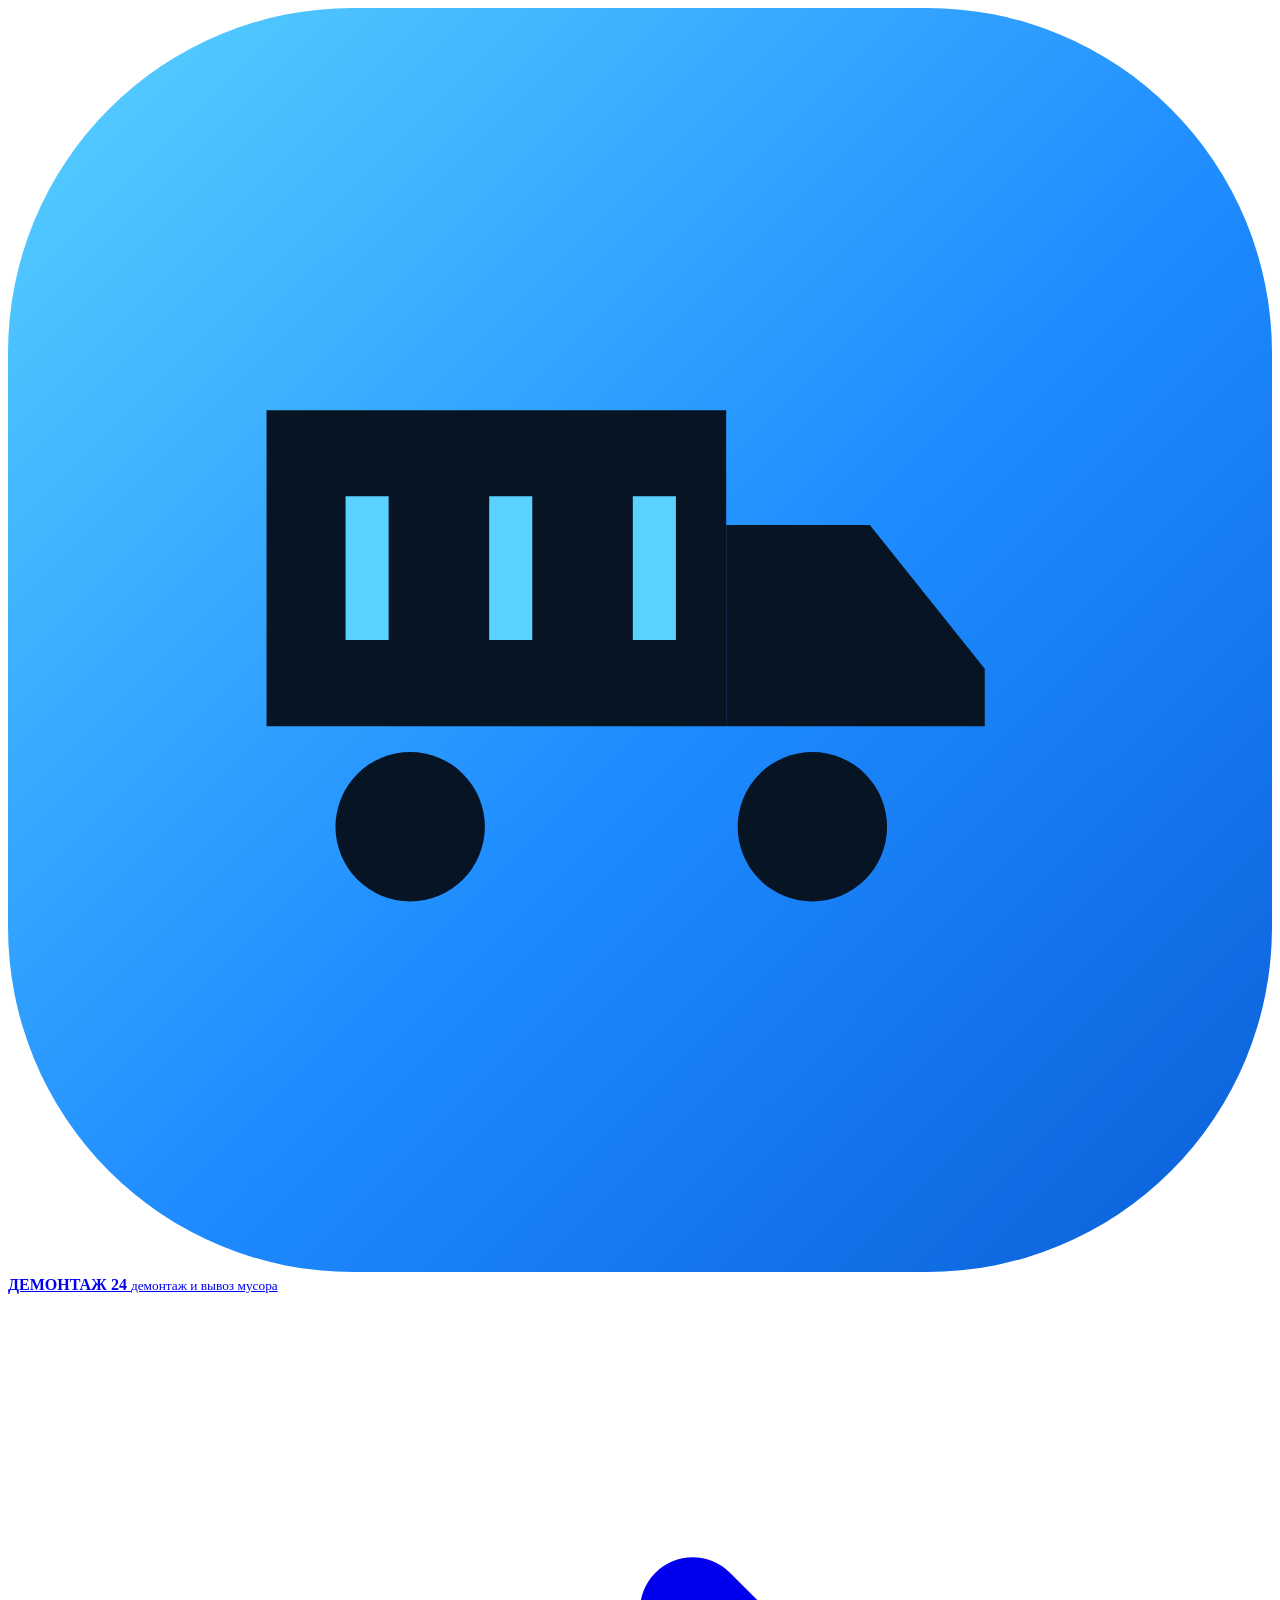
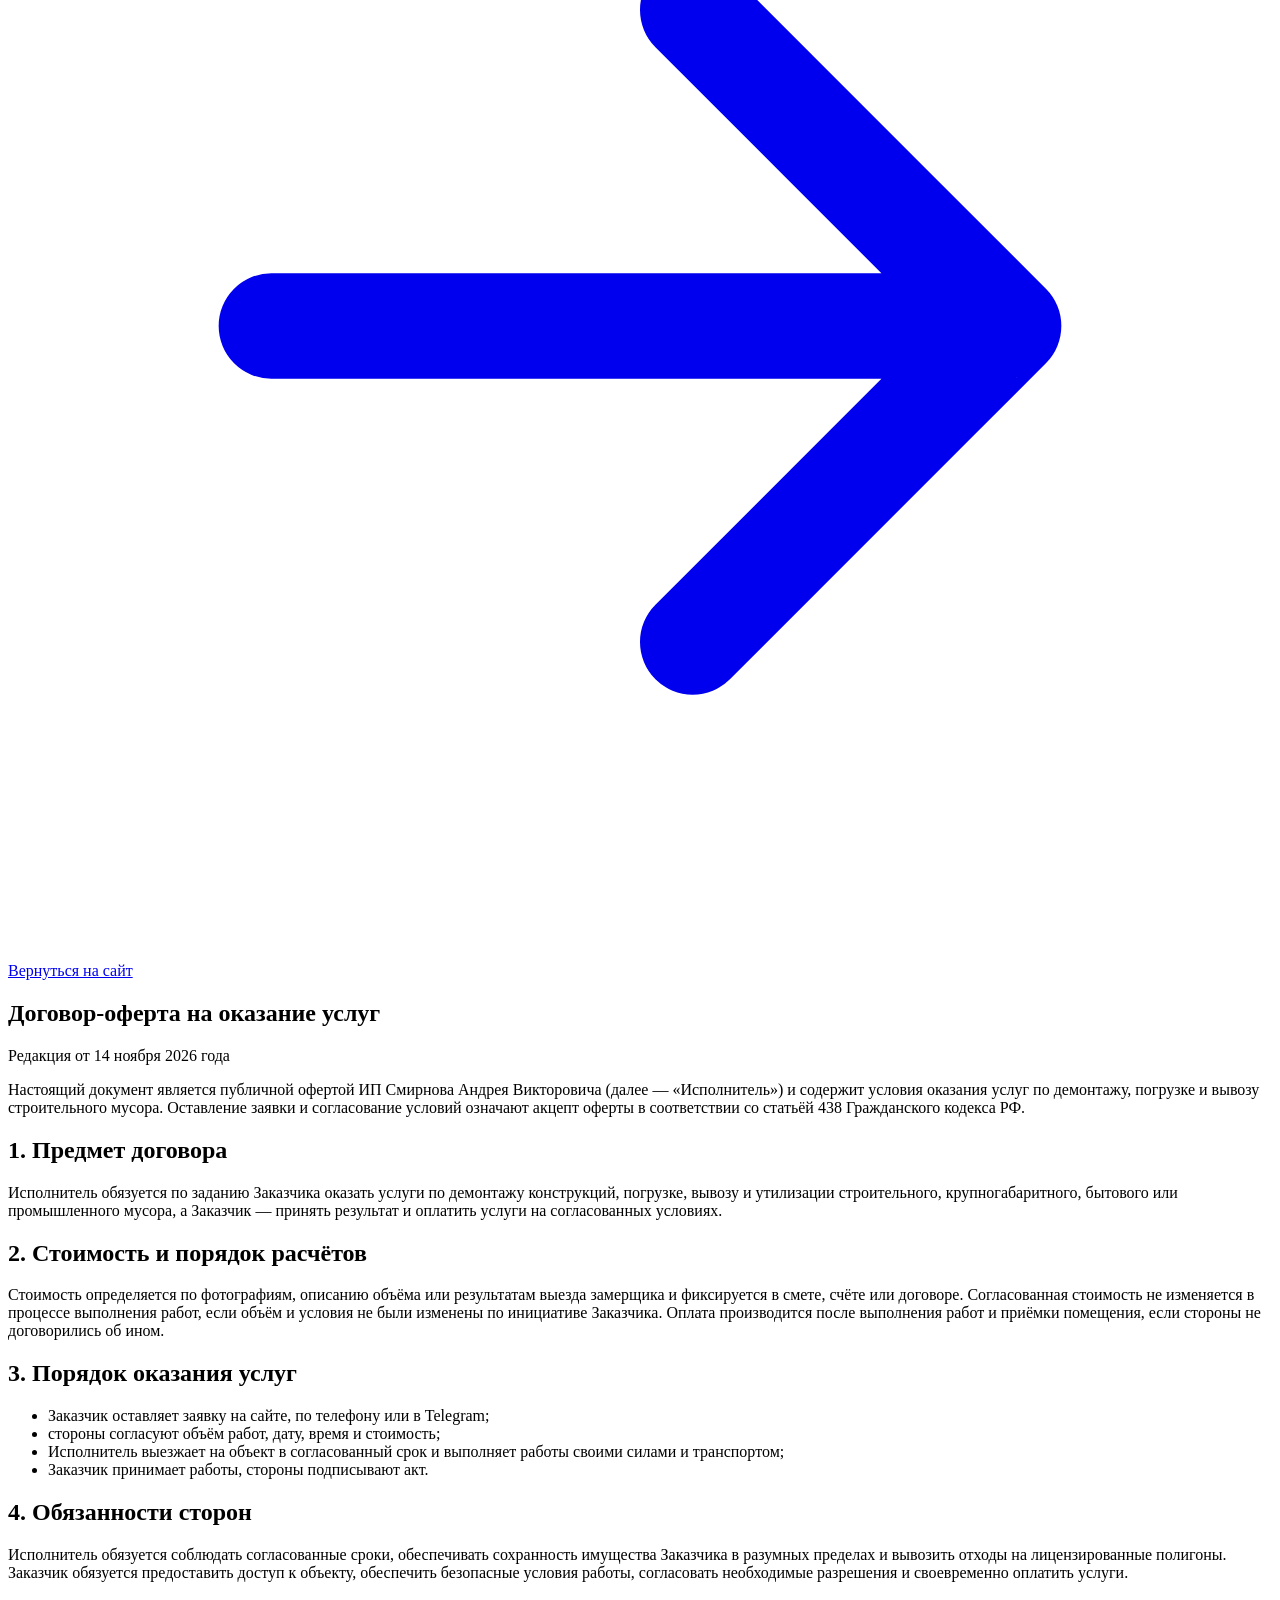
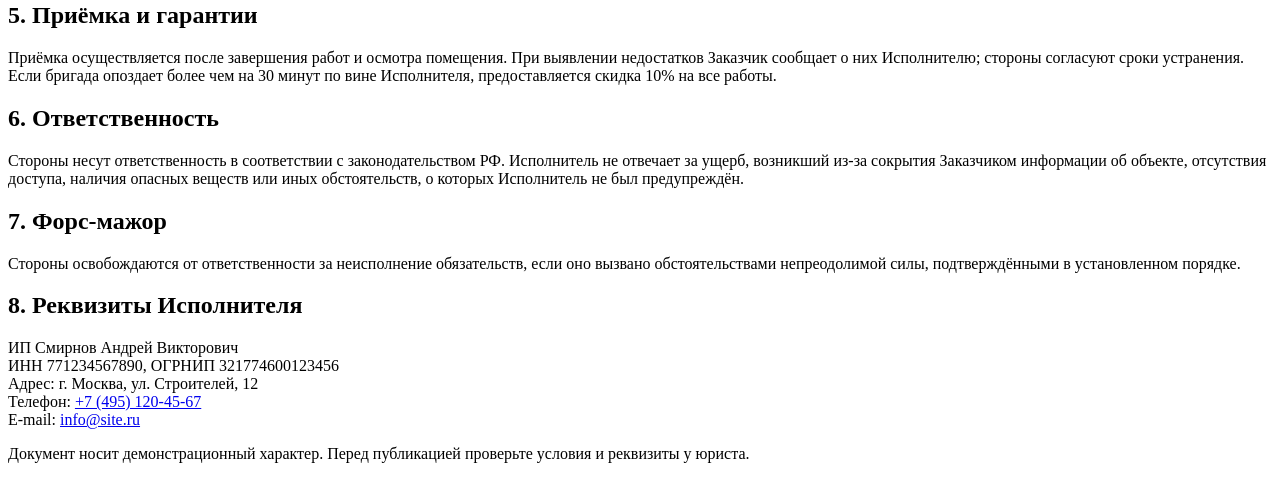
==== offer.html @ 069a9d6f "Add files via upload" ====
<!DOCTYPE html>
<html lang="ru">
<head>
  <meta charset="UTF-8">
  <meta name="viewport" content="width=device-width, initial-scale=1.0">
  <meta name="theme-color" content="#f4f7fa">
  <title>Договор-оферта — ДЕМОНТАЖ 24</title>
  <meta name="description" content="Договор-оферта на оказание услуг по демонтажу и вывозу строительного мусора «ДЕМОНТАЖ 24».">
  <link rel="icon" href="assets/img/favicon.svg" type="image/svg+xml">
  <link rel="preconnect" href="https://fonts.googleapis.com">
  <link rel="preconnect" href="https://fonts.gstatic.com" crossorigin>
  <link href="https://fonts.googleapis.com/css2?family=Manrope:wght@400;500;600;700;800&family=Oswald:wght@500;600&display=swap" rel="stylesheet">
  <link rel="stylesheet" href="assets/css/styles.css">
</head>
<body>
  <main class="legal-page">
    <div class="container">
      <div class="legal-top">
        <a class="logo" href="index.html">
          <span class="logo__mark" aria-hidden="true">
            <svg viewBox="0 0 44 44" focusable="false">
              <defs>
                <linearGradient id="logo-grad-legal" x1="0" y1="0" x2="1" y2="1">
                  <stop offset="0" stop-color="#5AD2FF"/>
                  <stop offset="0.55" stop-color="#1E8BFF"/>
                  <stop offset="1" stop-color="#0A5FD8"/>
                </linearGradient>
              </defs>
              <rect width="44" height="44" rx="12" fill="url(#logo-grad-legal)"/>
              <path d="M9 14h16v11H9z" fill="#061423"/>
              <path d="M25 18h5l4 5v2h-9z" fill="#061423"/>
              <circle cx="14" cy="28.5" r="2.6" fill="#061423"/>
              <circle cx="28" cy="28.5" r="2.6" fill="#061423"/>
              <path d="M12.5 17v5M17.5 17v5M22.5 17v5" stroke="#5AD2FF" stroke-width="1.5"/>
            </svg>
          </span>
          <span class="logo__text">
            <strong>ДЕМОНТАЖ <span>24</span></strong>
            <small>демонтаж и вывоз мусора</small>
          </span>
        </a>
        <a class="legal-back" href="index.html">
          <svg class="icon" viewBox="0 0 24 24" aria-hidden="true"><path d="M5 12h14M13 6l6 6-6 6" fill="none" stroke="currentColor" stroke-width="2" stroke-linecap="round" stroke-linejoin="round"/></svg>
          Вернуться на сайт
        </a>
      </div>

      <article class="legal-card">
        <h1>Договор-оферта на оказание услуг</h1>
        <p class="legal-date">Редакция от 14 ноября 2026 года</p>

        <p>Настоящий документ является публичной офертой ИП Смирнова Андрея Викторовича (далее — «Исполнитель») и содержит условия оказания услуг по демонтажу, погрузке и вывозу строительного мусора. Оставление заявки и согласование условий означают акцепт оферты в соответствии со статьёй 438 Гражданского кодекса РФ.</p>

        <h2>1. Предмет договора</h2>
        <p>Исполнитель обязуется по заданию Заказчика оказать услуги по демонтажу конструкций, погрузке, вывозу и утилизации строительного, крупногабаритного, бытового или промышленного мусора, а Заказчик — принять результат и оплатить услуги на согласованных условиях.</p>

        <h2>2. Стоимость и порядок расчётов</h2>
        <p>Стоимость определяется по фотографиям, описанию объёма или результатам выезда замерщика и фиксируется в смете, счёте или договоре. Согласованная стоимость не изменяется в процессе выполнения работ, если объём и условия не были изменены по инициативе Заказчика. Оплата производится после выполнения работ и приёмки помещения, если стороны не договорились об ином.</p>

        <h2>3. Порядок оказания услуг</h2>
        <ul>
          <li>Заказчик оставляет заявку на сайте, по телефону или в Telegram;</li>
          <li>стороны согласуют объём работ, дату, время и стоимость;</li>
          <li>Исполнитель выезжает на объект в согласованный срок и выполняет работы своими силами и транспортом;</li>
          <li>Заказчик принимает работы, стороны подписывают акт.</li>
        </ul>

        <h2>4. Обязанности сторон</h2>
        <p>Исполнитель обязуется соблюдать согласованные сроки, обеспечивать сохранность имущества Заказчика в разумных пределах и вывозить отходы на лицензированные полигоны. Заказчик обязуется предоставить доступ к объекту, обеспечить безопасные условия работы, согласовать необходимые разрешения и своевременно оплатить услуги.</p>

        <h2>5. Приёмка и гарантии</h2>
        <p>Приёмка осуществляется после завершения работ и осмотра помещения. При выявлении недостатков Заказчик сообщает о них Исполнителю; стороны согласуют сроки устранения. Если бригада опоздает более чем на 30 минут по вине Исполнителя, предоставляется скидка 10% на все работы.</p>

        <h2>6. Ответственность</h2>
        <p>Стороны несут ответственность в соответствии с законодательством РФ. Исполнитель не отвечает за ущерб, возникший из-за сокрытия Заказчиком информации об объекте, отсутствия доступа, наличия опасных веществ или иных обстоятельств, о которых Исполнитель не был предупреждён.</p>

        <h2>7. Форс-мажор</h2>
        <p>Стороны освобождаются от ответственности за неисполнение обязательств, если оно вызвано обстоятельствами непреодолимой силы, подтверждёнными в установленном порядке.</p>

        <h2>8. Реквизиты Исполнителя</h2>
        <p>ИП Смирнов Андрей Викторович<br>
        ИНН 771234567890, ОГРНИП 321774600123456<br>
        Адрес: г. Москва, ул. Строителей, 12<br>
        Телефон: <a href="tel:+74951204567">+7 (495) 120-45-67</a><br>
        E-mail: <a href="mailto:info@site.ru">info@site.ru</a></p>

        <p class="legal-note">Документ носит демонстрационный характер. Перед публикацией проверьте условия и реквизиты у юриста.</p>
      </article>
    </div>
  </main>
</body>
</html>
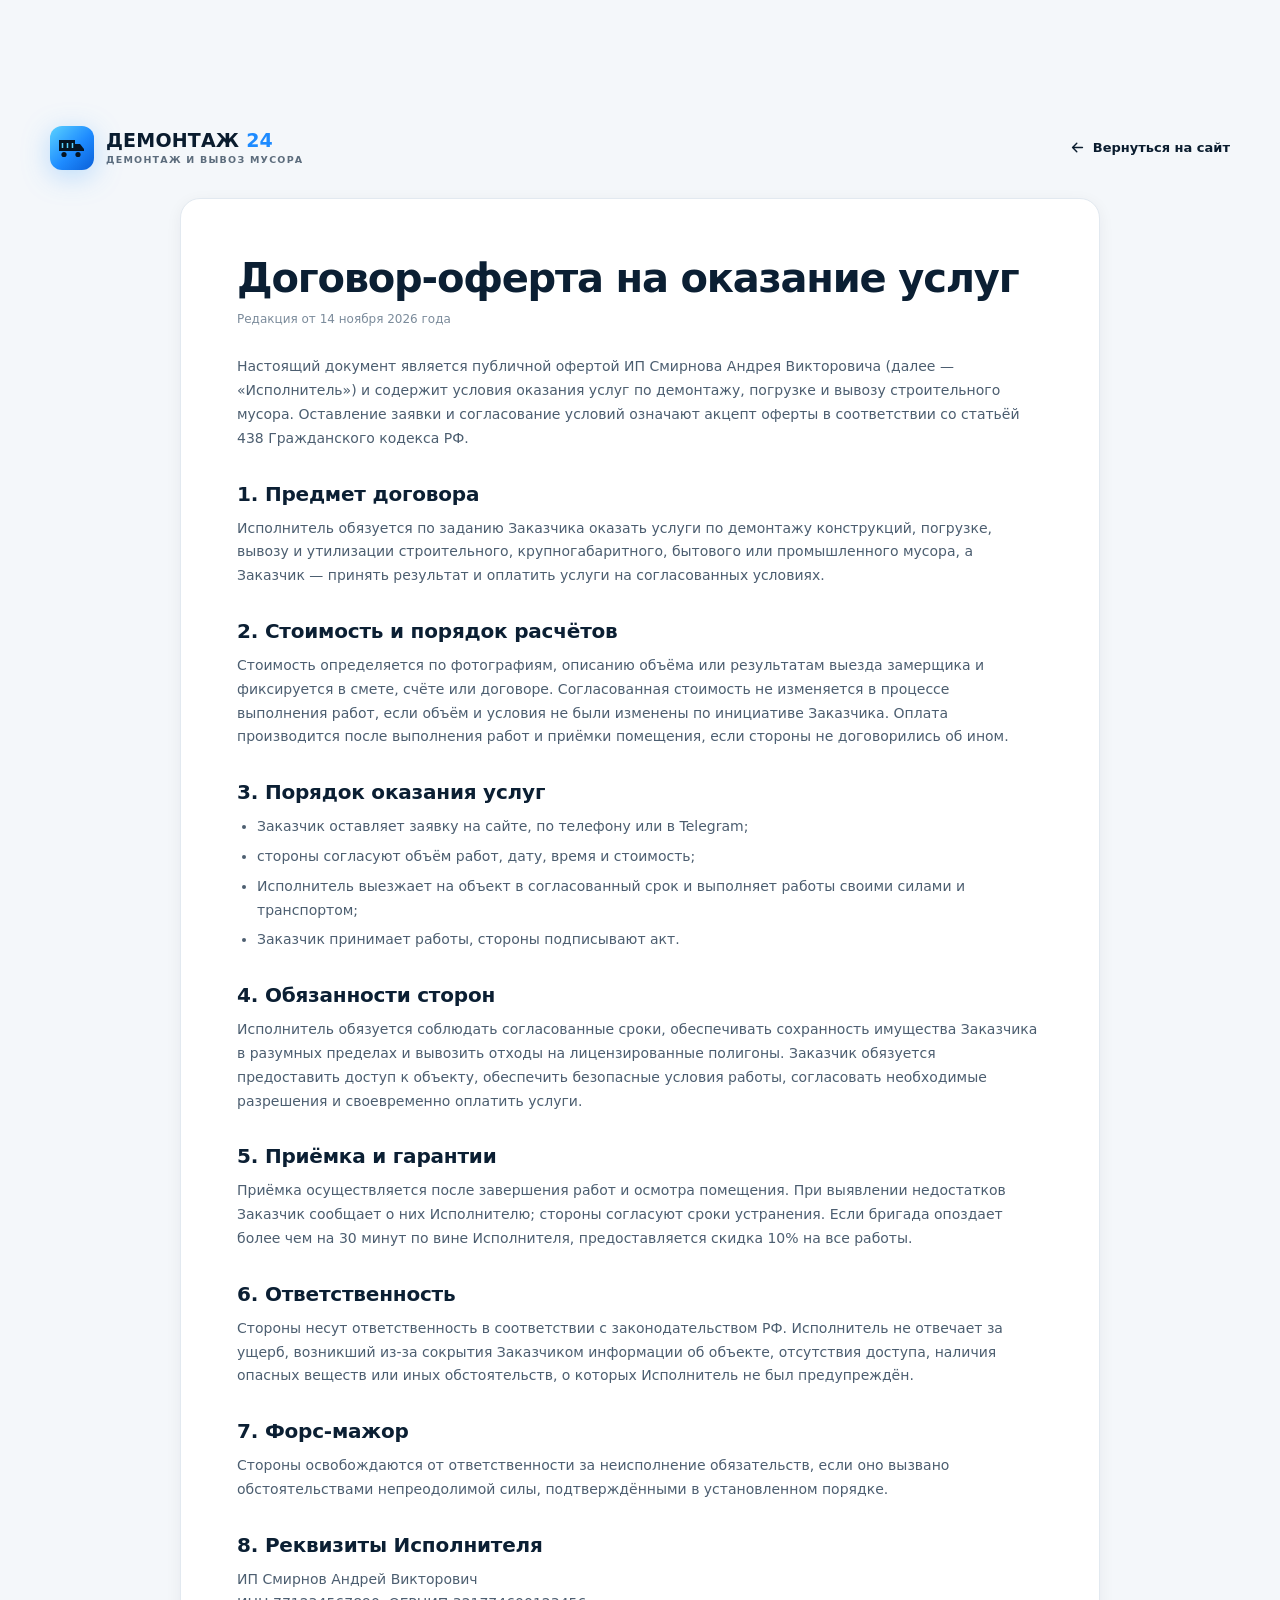
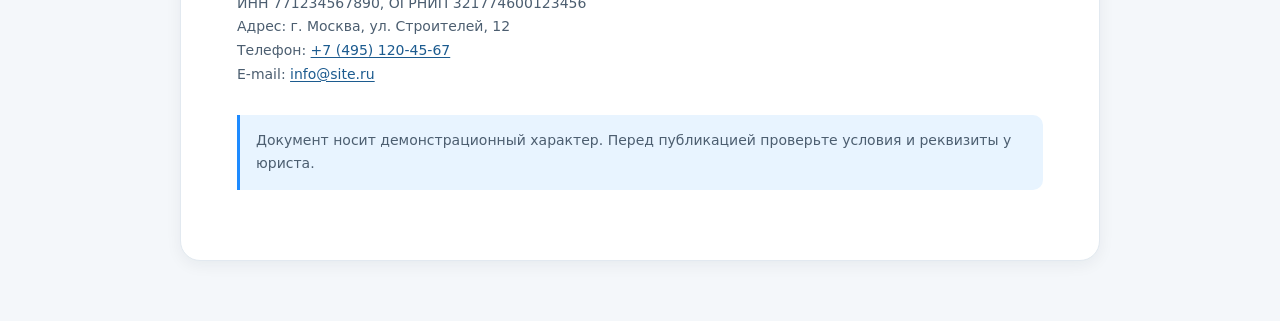
==== commit 7de119b4: "Add files via upload" ====
--- a/offer.html
+++ b/offer.html
@@ -6,11 +6,11 @@
   <meta name="theme-color" content="#f4f7fa">
   <title>Договор-оферта — ДЕМОНТАЖ 24</title>
   <meta name="description" content="Договор-оферта на оказание услуг по демонтажу и вывозу строительного мусора «ДЕМОНТАЖ 24».">
-  <link rel="icon" href="assets/img/favicon.svg" type="image/svg+xml">
+  <link rel="icon" href="favicon.svg" type="image/svg+xml">
   <link rel="preconnect" href="https://fonts.googleapis.com">
   <link rel="preconnect" href="https://fonts.gstatic.com" crossorigin>
   <link href="https://fonts.googleapis.com/css2?family=Manrope:wght@400;500;600;700;800&family=Oswald:wght@500;600&display=swap" rel="stylesheet">
-  <link rel="stylesheet" href="assets/css/styles.css">
+  <link rel="stylesheet" href="styles.css">
 </head>
 <body>
   <main class="legal-page">
--- a/styles.css
+++ b/styles.css
@@ -0,0 +1,3586 @@
+/* =========================================================
+   ДЕМОНТАЖ 24 — лендинг «Демонтаж и вывоз мусора»
+   Палитра: глубокий синий / белый / сине-голубой акцент
+   ========================================================= */
+
+:root {
+  --navy-950: #061423;
+  --navy-900: #0a1c2e;
+  --navy-800: #102b46;
+  --navy-700: #173a5c;
+  --accent: #1e8bff;
+  --accent-2: #34b7ff;
+  --accent-soft: #e8f4ff;
+  --accent-ink: #0a5bb0;
+  --paper: #f4f7fa;
+  --paper-2: #edf3f8;
+  --white: #ffffff;
+  --text: #0b1f33;
+  --muted: #5c6c7c;
+  --muted-2: #7b8b9b;
+  --line: #e2e9f0;
+  --line-strong: #d3dee8;
+  --line-dark: rgba(255, 255, 255, 0.12);
+  --success: #0e8a53;
+  --danger: #d33d3d;
+  --container: 1180px;
+  --header-h: 86px;
+  --radius: 20px;
+  --shadow-sm: 0 4px 16px rgba(11, 31, 51, 0.06);
+  --shadow-md: 0 18px 45px rgba(11, 31, 51, 0.12);
+  --shadow-accent: 0 14px 30px rgba(30, 144, 255, 0.28);
+  --ease: cubic-bezier(0.22, 0.61, 0.36, 1);
+}
+
+*,
+*::before,
+*::after {
+  box-sizing: border-box;
+}
+
+html {
+  scroll-behavior: smooth;
+  scroll-padding-top: calc(var(--header-h) + 18px);
+}
+
+body {
+  margin: 0;
+  font-family: "Manrope", "Segoe UI", system-ui, -apple-system, sans-serif;
+  font-size: 16px;
+  line-height: 1.6;
+  color: var(--text);
+  background: var(--white);
+  -webkit-font-smoothing: antialiased;
+  text-rendering: optimizeLegibility;
+  overflow-x: hidden;
+}
+
+body.menu-open {
+  overflow: hidden;
+}
+
+body.modal-open {
+  overflow: hidden;
+}
+
+h1, h2, h3, h4, p {
+  margin-top: 0;
+}
+
+img {
+  display: block;
+  max-width: 100%;
+}
+
+a {
+  color: inherit;
+  text-decoration: none;
+}
+
+button,
+input {
+  font: inherit;
+}
+
+button {
+  cursor: pointer;
+}
+
+ul {
+  margin: 0;
+  padding: 0;
+  list-style: none;
+}
+
+::selection {
+  background: var(--accent);
+  color: var(--navy-950);
+}
+
+:focus-visible {
+  outline: 3px solid rgba(30, 144, 255, 0.7);
+  outline-offset: 3px;
+}
+
+.container {
+  width: min(100% - 48px, var(--container));
+  margin-inline: auto;
+}
+
+.icon {
+  width: 24px;
+  height: 24px;
+  display: inline-block;
+  vertical-align: middle;
+  flex-shrink: 0;
+}
+
+.icon-sprite {
+  position: absolute;
+  width: 0;
+  height: 0;
+  overflow: hidden;
+}
+
+.skip-link {
+  position: fixed;
+  top: 12px;
+  left: 12px;
+  z-index: 200;
+  padding: 12px 18px;
+  border-radius: 10px;
+  background: var(--accent);
+  color: var(--navy-950);
+  font-weight: 800;
+  transform: translateY(-160%);
+  transition: transform 0.2s ease;
+}
+
+.skip-link:focus {
+  transform: translateY(0);
+}
+
+.visually-hidden {
+  position: absolute;
+  width: 1px;
+  height: 1px;
+  margin: -1px;
+  padding: 0;
+  overflow: hidden;
+  clip: rect(0 0 0 0);
+  clip-path: inset(50%);
+  white-space: nowrap;
+  border: 0;
+}
+
+/* ---------- Кнопки ---------- */
+
+.btn {
+  position: relative;
+  display: inline-flex;
+  align-items: center;
+  justify-content: center;
+  gap: 10px;
+  min-height: 56px;
+  padding: 15px 26px;
+  border: 1px solid transparent;
+  border-radius: 12px;
+  font-size: 16px;
+  font-weight: 800;
+  line-height: 1.2;
+  text-align: center;
+  transition: transform 0.25s var(--ease), box-shadow 0.25s, background 0.25s, color 0.25s, border-color 0.25s;
+}
+
+.btn .icon {
+  width: 20px;
+  height: 20px;
+  transition: transform 0.25s var(--ease);
+}
+
+.btn:hover .icon {
+  transform: translateX(3px);
+}
+
+.btn--primary {
+  color: var(--navy-950);
+  background: linear-gradient(135deg, #7fe3ff 0%, #1e8bff 55%, #0a5fd8 100%);
+  box-shadow: 0 12px 28px rgba(30, 144, 255, 0.3);
+}
+
+.btn--primary:hover {
+  transform: translateY(-2px);
+  box-shadow: 0 17px 36px rgba(30, 144, 255, 0.4);
+  filter: saturate(1.06);
+}
+
+.btn--primary:active {
+  transform: translateY(0);
+}
+
+.btn--dark {
+  color: var(--white);
+  background: var(--navy-900);
+  box-shadow: 0 10px 22px rgba(6, 20, 35, 0.18);
+}
+
+.btn--dark:hover {
+  transform: translateY(-2px);
+  background: var(--navy-800);
+}
+
+.btn--sm {
+  min-height: 48px;
+  padding: 11px 18px;
+  border-radius: 10px;
+  font-size: 13.5px;
+}
+
+.btn--lg {
+  min-height: 62px;
+  padding: 18px 28px;
+  font-size: 17px;
+}
+
+.btn--block {
+  display: flex;
+  width: 100%;
+}
+
+/* ---------- Шапка ---------- */
+
+.site-header {
+  position: fixed;
+  top: 0;
+  left: 0;
+  right: 0;
+  z-index: 100;
+  padding: 16px 0;
+  background: linear-gradient(180deg, rgba(6, 20, 35, 0.82) 0%, rgba(6, 20, 35, 0) 100%);
+  transition: padding 0.3s ease, background 0.3s ease, box-shadow 0.3s ease, border-color 0.3s ease;
+  border-bottom: 1px solid transparent;
+}
+
+.site-header.is-scrolled,
+body.menu-open .site-header {
+  padding: 8px 0;
+  background: rgba(6, 20, 35, 0.95);
+  -webkit-backdrop-filter: blur(16px);
+  backdrop-filter: blur(16px);
+  border-bottom-color: rgba(255, 255, 255, 0.07);
+  box-shadow: 0 10px 30px rgba(0, 0, 0, 0.22);
+}
+
+.site-header__inner {
+  display: flex;
+  align-items: center;
+  gap: 28px;
+  min-height: 54px;
+}
+
+.logo {
+  display: flex;
+  align-items: center;
+  gap: 12px;
+  flex-shrink: 0;
+  color: var(--white);
+}
+
+.logo__mark {
+  width: 44px;
+  height: 44px;
+  display: block;
+  filter: drop-shadow(0 6px 14px rgba(30, 144, 255, 0.28));
+}
+
+.logo__mark svg {
+  width: 100%;
+  height: 100%;
+  display: block;
+}
+
+.logo__text {
+  display: flex;
+  flex-direction: column;
+  line-height: 1;
+}
+
+.logo__text strong {
+  font-size: 19px;
+  font-weight: 800;
+  letter-spacing: 0.01em;
+}
+
+.logo__text strong span {
+  color: var(--accent);
+}
+
+.logo__text small {
+  margin-top: 5px;
+  font-size: 9.5px;
+  font-weight: 600;
+  letter-spacing: 0.13em;
+  text-transform: uppercase;
+  color: #9fb2c5;
+}
+
+.site-nav {
+  display: flex;
+  align-items: center;
+  gap: 25px;
+  margin-left: auto;
+}
+
+.site-nav a {
+  position: relative;
+  padding: 8px 0;
+  font-size: 13.5px;
+  font-weight: 600;
+  color: #d6e0ea;
+  transition: color 0.2s;
+}
+
+.site-nav a::after {
+  content: "";
+  position: absolute;
+  left: 0;
+  bottom: 0;
+  width: 0;
+  height: 2px;
+  background: var(--accent);
+  transition: width 0.25s var(--ease);
+}
+
+.site-nav a:hover {
+  color: var(--white);
+}
+
+.site-nav a:hover::after {
+  width: 100%;
+}
+
+.site-nav a[aria-current="true"] {
+  color: var(--white);
+}
+
+.site-nav a[aria-current="true"]::after {
+  width: 100%;
+}
+
+.site-header__actions {
+  display: flex;
+  align-items: center;
+  gap: 18px;
+  flex-shrink: 0;
+}
+
+.header-phone {
+  display: flex;
+  align-items: center;
+  gap: 8px;
+  color: var(--white);
+  font-size: 14px;
+  font-weight: 800;
+  white-space: nowrap;
+  transition: color 0.2s;
+}
+
+.header-phone .icon {
+  width: 17px;
+  height: 17px;
+  color: var(--accent);
+}
+
+.header-phone:hover {
+  color: var(--accent-2);
+}
+
+.nav-toggle {
+  display: none;
+  width: 46px;
+  height: 46px;
+  align-items: center;
+  justify-content: center;
+  border-radius: 10px;
+  border: 1px solid rgba(255, 255, 255, 0.2);
+  background: rgba(255, 255, 255, 0.06);
+  color: var(--white);
+  transition: background 0.2s, border-color 0.2s;
+}
+
+.nav-toggle:hover {
+  background: rgba(255, 255, 255, 0.12);
+  border-color: rgba(30, 144, 255, 0.55);
+}
+
+.nav-toggle__close {
+  display: none;
+}
+
+body.menu-open .nav-toggle__open {
+  display: none;
+}
+
+body.menu-open .nav-toggle__close {
+  display: inline-block;
+}
+
+/* ---------- Мобильное меню ---------- */
+
+.mobile-menu {
+  position: fixed;
+  inset: 0;
+  z-index: 90;
+  padding: calc(var(--header-h) + 18px) 0 32px;
+  background: var(--navy-950);
+  color: var(--white);
+  opacity: 0;
+  visibility: hidden;
+  transform: translateY(-16px);
+  transition: opacity 0.3s ease, transform 0.3s var(--ease), visibility 0.3s;
+  overflow-y: auto;
+}
+
+.mobile-menu.is-open {
+  opacity: 1;
+  visibility: visible;
+  transform: translateY(0);
+}
+
+.mobile-menu__inner {
+  width: min(100% - 40px, 560px);
+  margin-inline: auto;
+}
+
+.mobile-menu__label {
+  margin: 0 0 10px;
+  font-family: "Oswald", sans-serif;
+  font-size: 11px;
+  font-weight: 500;
+  letter-spacing: 0.18em;
+  text-transform: uppercase;
+  color: var(--accent-2);
+}
+
+.mobile-menu__nav {
+  display: flex;
+  flex-direction: column;
+  border-top: 1px solid var(--line-dark);
+}
+
+.mobile-menu__nav a {
+  display: flex;
+  align-items: center;
+  justify-content: space-between;
+  padding: 17px 0;
+  border-bottom: 1px solid var(--line-dark);
+  font-size: 21px;
+  font-weight: 700;
+  letter-spacing: -0.01em;
+  transition: color 0.2s, padding-left 0.2s;
+}
+
+.mobile-menu__nav a::after {
+  content: "→";
+  color: var(--accent);
+  font-size: 18px;
+}
+
+.mobile-menu__nav a:hover {
+  color: var(--accent-2);
+  padding-left: 6px;
+}
+
+.mobile-menu__contacts {
+  margin: 26px 0 20px;
+}
+
+.mobile-menu__phone {
+  display: inline-block;
+  font-size: 27px;
+  font-weight: 800;
+  letter-spacing: -0.02em;
+  color: var(--white);
+}
+
+.mobile-menu__contacts p {
+  margin: 4px 0 0;
+  font-size: 13px;
+  color: #91a6ba;
+}
+
+.mobile-menu__tg {
+  display: inline-flex;
+  align-items: center;
+  justify-content: center;
+  gap: 8px;
+  width: 100%;
+  margin-top: 14px;
+  padding: 12px;
+  font-size: 13px;
+  font-weight: 700;
+  color: #bfe0f1;
+}
+
+.mobile-menu__tg .icon {
+  width: 18px;
+  height: 18px;
+  color: #54b8e8;
+}
+
+/* ---------- Hero ---------- */
+
+.hero {
+  position: relative;
+  isolation: isolate;
+  overflow: hidden;
+  padding: calc(var(--header-h) + 58px) 0 68px;
+  color: var(--white);
+  background: var(--navy-950);
+}
+
+.hero__bg {
+  position: absolute;
+  inset: 0;
+  z-index: -3;
+  overflow: hidden;
+}
+
+.hero__bg img {
+  width: 100%;
+  height: 100%;
+  object-fit: cover;
+  object-position: center 42%;
+  transform: scale(1.03);
+}
+
+.hero__bg::after {
+  content: "";
+  position: absolute;
+  inset: 0;
+  background:
+    linear-gradient(90deg, rgba(6, 20, 35, 0.98) 0%, rgba(6, 20, 35, 0.94) 38%, rgba(6, 20, 35, 0.74) 64%, rgba(6, 20, 35, 0.56) 100%),
+    linear-gradient(180deg, rgba(6, 20, 35, 0.35) 0%, rgba(6, 20, 35, 0.15) 40%, rgba(6, 20, 35, 0.8) 100%);
+}
+
+.hero::before {
+  content: "";
+  position: absolute;
+  inset: 0;
+  z-index: -2;
+  background-image:
+    linear-gradient(rgba(255, 255, 255, 0.035) 1px, transparent 1px),
+    linear-gradient(90deg, rgba(255, 255, 255, 0.035) 1px, transparent 1px);
+  background-size: 76px 76px;
+  -webkit-mask-image: linear-gradient(90deg, #000 0%, rgba(0, 0, 0, 0.6) 45%, transparent 78%);
+  mask-image: linear-gradient(90deg, #000 0%, rgba(0, 0, 0, 0.6) 45%, transparent 78%);
+  pointer-events: none;
+}
+
+.hero::after {
+  content: "";
+  position: absolute;
+  top: -12%;
+  right: 2%;
+  width: 620px;
+  height: 620px;
+  z-index: -1;
+  background: radial-gradient(circle, rgba(30, 144, 255, 0.22) 0%, rgba(52, 183, 255, 0.1) 38%, transparent 66%);
+  pointer-events: none;
+  animation: heroGlow 18s ease-in-out infinite alternate;
+}
+
+@keyframes heroGlow {
+  from { transform: translate3d(0, 0, 0) scale(1); opacity: 0.72; }
+  to { transform: translate3d(-70px, 55px, 0) scale(1.18); opacity: 1; }
+}
+
+.hero__inner {
+  display: grid;
+  grid-template-columns: minmax(0, 1.1fr) minmax(370px, 0.78fr);
+  align-items: center;
+  gap: clamp(32px, 5vw, 72px);
+}
+
+.hero__eyebrow {
+  display: inline-flex;
+  align-items: center;
+  gap: 9px;
+  margin: 0 0 16px;
+  padding: 7px 12px;
+  border: 1px solid rgba(255, 255, 255, 0.14);
+  border-radius: 999px;
+  background: rgba(255, 255, 255, 0.05);
+  font-size: 11px;
+  font-weight: 700;
+  letter-spacing: 0.08em;
+  text-transform: uppercase;
+  color: #cbd9e6;
+}
+
+.status-dot {
+  width: 8px;
+  height: 8px;
+  border-radius: 50%;
+  background: #36d181;
+  box-shadow: 0 0 0 0 rgba(54, 209, 129, 0.45);
+  animation: statusPulse 2.4s infinite;
+  flex-shrink: 0;
+}
+
+@keyframes statusPulse {
+  0%, 100% { box-shadow: 0 0 0 0 rgba(54, 209, 129, 0.4); }
+  50% { box-shadow: 0 0 0 6px rgba(54, 209, 129, 0); }
+}
+
+.hero h1 {
+  max-width: 780px;
+  margin: 0 0 22px;
+  font-size: clamp(36px, 4.6vw, 62px);
+  font-weight: 800;
+  line-height: 1.05;
+  letter-spacing: -0.035em;
+  text-wrap: balance;
+}
+
+.hero h1 .accent {
+  color: var(--accent-2);
+  position: relative;
+  white-space: nowrap;
+}
+
+.hero__lead {
+  max-width: 640px;
+  margin: 0 0 30px;
+  font-size: clamp(16px, 1.35vw, 19px);
+  line-height: 1.65;
+  color: #cfdae5;
+}
+
+.hero__actions {
+  display: flex;
+  align-items: center;
+  flex-wrap: wrap;
+  gap: 18px 26px;
+}
+
+.hero__call {
+  display: flex;
+  flex-direction: column;
+  gap: 1px;
+  padding-left: 25px;
+  border-left: 1px solid rgba(255, 255, 255, 0.2);
+  transition: color 0.2s;
+}
+
+.hero__call span {
+  font-size: 10px;
+  font-weight: 700;
+  letter-spacing: 0.14em;
+  text-transform: uppercase;
+  color: #9fb2c5;
+}
+
+.hero__call strong {
+  font-size: clamp(20px, 2vw, 26px);
+  font-weight: 800;
+  letter-spacing: -0.015em;
+  color: var(--white);
+  transition: color 0.2s;
+}
+
+.hero__call small {
+  font-size: 11.5px;
+  color: #8fa4b8;
+}
+
+.hero__call:hover strong {
+  color: var(--accent-2);
+}
+
+.hero__note {
+  display: flex;
+  align-items: center;
+  gap: 7px;
+  margin: 16px 0 0;
+  font-size: 12.5px;
+  line-height: 1.45;
+  color: #94a8bc;
+}
+
+.hero__note .icon {
+  width: 15px;
+  height: 15px;
+  color: var(--accent);
+}
+
+.hero__points {
+  display: flex;
+  flex-wrap: wrap;
+  gap: 9px 22px;
+  max-width: 640px;
+  margin-top: 26px;
+  padding-top: 20px;
+  border-top: 1px solid rgba(255, 255, 255, 0.1);
+}
+
+.hero__points li {
+  display: flex;
+  align-items: center;
+  gap: 7px;
+  font-size: 12.5px;
+  font-weight: 600;
+  color: #bdccdb;
+}
+
+.hero__points .icon {
+  width: 15px;
+  height: 15px;
+  color: #57d089;
+}
+
+.hero__form {
+  width: 100%;
+  max-width: 430px;
+  justify-self: end;
+}
+
+/* ---------- Карточка заявки ---------- */
+
+.lead-card {
+  position: relative;
+  overflow: hidden;
+  padding: 28px 28px 24px;
+  border-radius: 22px;
+  background: var(--white);
+  color: var(--text);
+  box-shadow: 0 30px 80px rgba(0, 0, 0, 0.38);
+}
+
+.lead-card::before {
+  content: "";
+  position: absolute;
+  top: 0;
+  left: 0;
+  right: 0;
+  height: 4px;
+  background: linear-gradient(90deg, var(--accent), #8beaff, var(--accent));
+}
+
+.lead-card__top {
+  display: flex;
+  align-items: center;
+  justify-content: space-between;
+  gap: 10px;
+  margin-bottom: 17px;
+}
+
+.lead-card__badge {
+  display: inline-flex;
+  align-items: center;
+  gap: 6px;
+  padding: 6px 10px;
+  border: 1px solid #cde9ff;
+  border-radius: 999px;
+  background: var(--accent-soft);
+  font-size: 10px;
+  font-weight: 800;
+  letter-spacing: 0.06em;
+  text-transform: uppercase;
+  color: #0a5bb0;
+}
+
+.lead-card__badge .icon {
+  width: 13px;
+  height: 13px;
+}
+
+.lead-card__free {
+  padding: 6px 10px;
+  border-radius: 999px;
+  background: #e9f9f1;
+  font-size: 11px;
+  font-weight: 800;
+  color: #0e8a53;
+  white-space: nowrap;
+}
+
+.lead-card__title {
+  margin: 0 0 7px;
+  font-size: 25px;
+  font-weight: 800;
+  line-height: 1.15;
+  letter-spacing: -0.025em;
+}
+
+.lead-card__sub {
+  margin: 0 0 16px;
+  font-size: 13px;
+  line-height: 1.5;
+  color: var(--muted);
+}
+
+.field {
+  position: relative;
+  margin-bottom: 13px;
+}
+
+.field > label {
+  display: block;
+  margin-bottom: 6px;
+  font-size: 12.5px;
+  font-weight: 700;
+  color: #445567;
+}
+
+.field__control {
+  position: relative;
+}
+
+.field__control > .icon {
+  position: absolute;
+  left: 14px;
+  top: 50%;
+  width: 18px;
+  height: 18px;
+  transform: translateY(-50%);
+  color: #8fa0b0;
+  pointer-events: none;
+  transition: color 0.2s;
+}
+
+.input {
+  width: 100%;
+  height: 52px;
+  padding: 0 14px 0 42px;
+  border: 1.5px solid #dbe4ee;
+  border-radius: 11px;
+  background: #f8fafc;
+  color: var(--text);
+  font-family: inherit;
+  font-size: 16px;
+  appearance: none;
+  transition: border-color 0.2s, box-shadow 0.2s, background 0.2s;
+}
+
+.input::placeholder {
+  color: #93a3b4;
+  font-size: 14px;
+}
+
+.input:focus {
+  outline: none;
+  border-color: var(--accent);
+  background: var(--white);
+  box-shadow: 0 0 0 4px rgba(30, 144, 255, 0.12);
+}
+
+.field__control:focus-within > .icon {
+  color: var(--accent);
+}
+
+.field.is-invalid .input {
+  border-color: #e05252;
+  background: #fff8f8;
+}
+
+.field.is-invalid .field__control > .icon {
+  color: #e05252;
+}
+
+.field__error {
+  display: none;
+  margin-top: 5px;
+  font-size: 11px;
+  font-weight: 600;
+  color: var(--danger);
+}
+
+.field.is-invalid .field__error {
+  display: block;
+}
+
+/* Прикрепление фото */
+
+.file {
+  position: relative;
+  display: flex;
+  align-items: center;
+  gap: 10px;
+  margin-top: 2px;
+  padding: 10px 12px;
+  border: 1.5px dashed #cfdae5;
+  border-radius: 11px;
+  background: #f8fafc;
+  cursor: pointer;
+  transition: border-color 0.2s, background 0.2s;
+}
+
+.file:hover {
+  border-color: var(--accent);
+  background: #f4faff;
+}
+
+.file input[type="file"] {
+  position: absolute;
+  inset: 0;
+  z-index: 2;
+  width: 100%;
+  height: 100%;
+  opacity: 0;
+  cursor: pointer;
+}
+
+.file__icon {
+  width: 36px;
+  height: 36px;
+  display: grid;
+  place-items: center;
+  flex-shrink: 0;
+  border-radius: 9px;
+  background: var(--accent-soft);
+  color: #0a5bb0;
+}
+
+.file__icon .icon {
+  width: 18px;
+  height: 18px;
+}
+
+.file__body {
+  display: flex;
+  flex-direction: column;
+  gap: 1px;
+  min-width: 0;
+}
+
+.file__body strong {
+  font-size: 12.5px;
+  font-weight: 800;
+  line-height: 1.25;
+}
+
+.file__hint,
+.file__name {
+  font-size: 10.5px;
+  line-height: 1.35;
+  color: #64748b;
+}
+
+.file__name {
+  display: none;
+  color: var(--success);
+  font-weight: 700;
+  word-break: break-all;
+}
+
+.file__check {
+  display: none;
+  place-items: center;
+  width: 22px;
+  height: 22px;
+  margin-left: auto;
+  border-radius: 50%;
+  background: #e9f9f1;
+  color: var(--success);
+  flex-shrink: 0;
+}
+
+.file__check .icon {
+  width: 13px;
+  height: 13px;
+}
+
+.file.has-file {
+  border-style: solid;
+  border-color: #bfe8d4;
+  background: #f7fffb;
+}
+
+.file.has-file .file__hint {
+  display: none;
+}
+
+.file.has-file .file__name {
+  display: block;
+}
+
+.file.has-file .file__check {
+  display: grid;
+}
+
+.file.is-error {
+  border-color: #e05252;
+  background: #fff8f8;
+}
+
+.file.is-error .file__icon {
+  background: #ffe9e9;
+  color: var(--danger);
+}
+
+.file.is-error .file__hint {
+  display: none;
+}
+
+.file.is-error .file__name {
+  display: block;
+  color: var(--danger);
+}
+
+/* Согласие */
+
+.consent {
+  display: flex;
+  align-items: flex-start;
+  gap: 9px;
+  margin: 12px 0 0;
+  font-size: 10.8px;
+  line-height: 1.45;
+  color: #5c6c7c;
+  cursor: pointer;
+}
+
+.consent input {
+  position: relative;
+  flex: 0 0 18px;
+  width: 18px;
+  height: 18px;
+  margin: 0;
+  border: 1.5px solid #c8d4df;
+  border-radius: 5px;
+  background: var(--white);
+  appearance: none;
+  cursor: pointer;
+  transition: background 0.2s, border-color 0.2s;
+}
+
+.consent input:checked {
+  border-color: var(--accent);
+  background: var(--accent);
+}
+
+.consent input:checked::after {
+  content: "";
+  position: absolute;
+  left: 5px;
+  top: 1.5px;
+  width: 5px;
+  height: 9px;
+  border: solid var(--navy-950);
+  border-width: 0 2px 2px 0;
+  transform: rotate(45deg);
+}
+
+.consent a {
+  color: #1c5b8f;
+  text-decoration: underline;
+  text-underline-offset: 2px;
+}
+
+.consent.is-invalid input {
+  border-color: var(--danger);
+  box-shadow: 0 0 0 3px rgba(211, 61, 61, 0.08);
+}
+
+.consent-error {
+  display: none;
+  margin-top: 4px;
+  font-size: 11px;
+  font-weight: 600;
+  color: var(--danger);
+}
+
+.consent.is-invalid + .consent-error {
+  display: block;
+}
+
+.lead-form__submit {
+  min-height: 54px;
+  margin-top: 14px;
+  padding: 12px 16px;
+  font-size: 15px;
+}
+
+.form-note {
+  display: flex;
+  align-items: flex-start;
+  justify-content: center;
+  gap: 6px;
+  margin: 10px 0 0;
+  font-size: 10.5px;
+  line-height: 1.4;
+  color: #65758a;
+  text-align: center;
+}
+
+.form-note .icon {
+  width: 13px;
+  height: 13px;
+  margin-top: 1px;
+  color: #65758a;
+}
+
+/* Успешная отправка */
+
+.form-success {
+  display: none;
+  padding: 22px 4px 10px;
+  text-align: center;
+}
+
+.form-success:focus {
+  outline: none;
+}
+
+.lead-card.is-success .lead-form {
+  display: none;
+}
+
+.lead-card.is-success .form-success {
+  display: block;
+}
+
+.form-success__icon {
+  display: grid;
+  place-items: center;
+  width: 64px;
+  height: 64px;
+  margin: 0 auto 16px;
+  border-radius: 50%;
+  background: #e9f9f1;
+  color: var(--success);
+}
+
+.form-success__icon .icon {
+  width: 30px;
+  height: 30px;
+}
+
+.form-success h3 {
+  margin: 0 0 8px;
+  font-size: 24px;
+  font-weight: 800;
+  letter-spacing: -0.02em;
+}
+
+.form-success p {
+  max-width: 300px;
+  margin: 0 auto 16px;
+  font-size: 14px;
+  line-height: 1.55;
+  color: var(--muted);
+}
+
+.form-success__reset {
+  padding: 0;
+  border: 0;
+  background: none;
+  color: var(--accent-ink);
+  font-size: 13px;
+  font-weight: 700;
+  text-decoration: underline;
+  text-underline-offset: 2px;
+}
+
+.form-error {
+  margin: 10px 0 0;
+  padding: 10px 12px;
+  border: 1px solid #f3c9c9;
+  border-radius: 9px;
+  background: #fff1f1;
+  color: #b42323;
+  font-size: 12px;
+  font-weight: 600;
+  line-height: 1.45;
+}
+
+/* ---------- Модальная форма заявки ---------- */
+
+.lead-modal {
+  width: min(100% - 28px, 468px);
+  max-width: none;
+  max-height: calc(100vh - 28px);
+  max-height: calc(100dvh - 28px);
+  margin: auto;
+  padding: 0;
+  border: 0;
+  border-radius: 22px;
+  background: transparent;
+  color: var(--text);
+  overflow: visible;
+}
+
+.lead-modal::backdrop {
+  background: rgba(3, 14, 26, 0.72);
+  -webkit-backdrop-filter: blur(6px);
+  backdrop-filter: blur(6px);
+  animation: modalBackdrop 0.25s ease both;
+}
+
+.lead-modal[open] {
+  animation: modalIn 0.34s var(--ease) both;
+}
+
+@keyframes modalIn {
+  from { opacity: 0; transform: translateY(22px) scale(0.98); }
+  to { opacity: 1; transform: translateY(0) scale(1); }
+}
+
+@keyframes modalBackdrop {
+  from { opacity: 0; }
+  to { opacity: 1; }
+}
+
+.lead-modal__close {
+  position: absolute;
+  top: 14px;
+  right: 14px;
+  z-index: 3;
+  display: grid;
+  place-items: center;
+  width: 38px;
+  height: 38px;
+  padding: 0;
+  border: 1px solid #e3ebf3;
+  border-radius: 50%;
+  background: #f6f9fc;
+  color: #52657a;
+  transition: background 0.2s, color 0.2s, transform 0.2s;
+}
+
+.lead-modal__close:hover {
+  background: var(--accent-soft);
+  color: var(--accent-ink);
+  transform: rotate(90deg);
+}
+
+.lead-modal__close .icon {
+  width: 18px;
+  height: 18px;
+}
+
+.lead-card--modal {
+  max-height: calc(100vh - 28px);
+  max-height: calc(100dvh - 28px);
+  overflow-y: auto;
+  overscroll-behavior: contain;
+  box-shadow: 0 40px 100px rgba(0, 0, 0, 0.5);
+}
+
+.lead-card--modal .lead-card__top {
+  padding-right: 46px;
+}
+
+@media (max-width: 640px) {
+  .lead-modal {
+    width: calc(100% - 18px);
+    max-height: calc(100vh - 18px);
+    max-height: calc(100dvh - 18px);
+    border-radius: 18px;
+  }
+
+  .lead-card--modal {
+    max-height: calc(100vh - 18px);
+    max-height: calc(100dvh - 18px);
+    padding: 24px 20px 20px;
+  }
+
+  .lead-modal__close {
+    top: 10px;
+    right: 10px;
+  }
+}
+
+/* ---------- Блок доверия ---------- */
+
+.trust {
+  position: relative;
+  z-index: 2;
+  border-bottom: 1px solid var(--line);
+  background: var(--white);
+}
+
+.trust__grid {
+  display: grid;
+  grid-template-columns: repeat(4, 1fr);
+}
+
+.trust__item {
+  display: flex;
+  align-items: flex-start;
+  gap: 13px;
+  padding: 26px 22px;
+  border-right: 1px solid var(--line);
+}
+
+.trust__item:first-child {
+  padding-left: 0;
+}
+
+.trust__item:last-child {
+  padding-right: 0;
+  border-right: 0;
+}
+
+.trust__icon {
+  display: grid;
+  place-items: center;
+  width: 44px;
+  height: 44px;
+  flex: 0 0 44px;
+  border-radius: 12px;
+  background: var(--accent-soft);
+  color: #0a5bb0;
+}
+
+.trust__icon .icon {
+  width: 22px;
+  height: 22px;
+}
+
+.trust__item strong {
+  display: block;
+  margin-bottom: 3px;
+  font-size: 13.5px;
+  font-weight: 800;
+  line-height: 1.3;
+}
+
+.trust__item p {
+  margin: 0;
+  font-size: 12px;
+  line-height: 1.45;
+  color: var(--muted);
+}
+
+/* ---------- Общие секции ---------- */
+
+.section {
+  position: relative;
+  padding: clamp(64px, 7.5vw, 100px) 0;
+}
+
+.section-head {
+  max-width: 760px;
+  margin-bottom: clamp(28px, 4vw, 44px);
+}
+
+.eyebrow {
+  display: inline-flex;
+  align-items: center;
+  gap: 9px;
+  margin-bottom: 12px;
+  font-family: "Oswald", sans-serif;
+  font-size: 12px;
+  font-weight: 600;
+  letter-spacing: 0.18em;
+  text-transform: uppercase;
+  color: var(--accent-ink);
+}
+
+.eyebrow::before {
+  content: "";
+  width: 26px;
+  height: 2px;
+  flex-shrink: 0;
+  background: var(--accent);
+}
+
+.section-title {
+  margin: 0 0 14px;
+  font-size: clamp(28px, 3.5vw, 44px);
+  font-weight: 800;
+  line-height: 1.12;
+  letter-spacing: -0.028em;
+  text-wrap: balance;
+}
+
+.section-sub {
+  max-width: 660px;
+  margin: 0;
+  font-size: 16px;
+  line-height: 1.65;
+  color: var(--muted);
+}
+
+/* ---------- Боли ---------- */
+
+.pains {
+  overflow: hidden;
+  background: var(--paper);
+}
+
+.pains::before {
+  content: "";
+  position: absolute;
+  top: -140px;
+  right: -130px;
+  width: 420px;
+  height: 420px;
+  border-radius: 50%;
+  background: radial-gradient(circle, rgba(30, 144, 255, 0.08), transparent 68%);
+  pointer-events: none;
+}
+
+.pains__grid {
+  display: grid;
+  grid-template-columns: repeat(3, 1fr);
+  gap: 20px;
+}
+
+.pain {
+  position: relative;
+  overflow: hidden;
+  padding: 26px;
+  border: 1px solid var(--line);
+  border-radius: var(--radius);
+  background: var(--white);
+  transition: transform 0.3s var(--ease), box-shadow 0.3s, border-color 0.3s;
+}
+
+.pain::after {
+  content: "";
+  position: absolute;
+  left: 0;
+  right: 0;
+  bottom: 0;
+  height: 3px;
+  background: linear-gradient(90deg, var(--accent), #8beaff);
+  transform: scaleX(0);
+  transform-origin: left;
+  transition: transform 0.35s var(--ease);
+}
+
+.pain:hover {
+  transform: translateY(-5px);
+  border-color: #f0d5bd;
+  box-shadow: var(--shadow-md);
+}
+
+.pain:hover::after {
+  transform: scaleX(1);
+}
+
+.pain__num {
+  position: absolute;
+  top: 14px;
+  right: 20px;
+  font-family: "Oswald", sans-serif;
+  font-size: 64px;
+  font-weight: 600;
+  line-height: 1;
+  letter-spacing: -0.02em;
+  color: #edf2f7;
+  pointer-events: none;
+}
+
+.pain__icon {
+  position: relative;
+  z-index: 1;
+  display: grid;
+  place-items: center;
+  width: 48px;
+  height: 48px;
+  margin-bottom: 20px;
+  border-radius: 13px;
+  background: #e6f3ff;
+  color: #0a5bb0;
+}
+
+.pain__icon .icon {
+  width: 24px;
+  height: 24px;
+}
+
+.pain__label {
+  display: block;
+  margin-bottom: 4px;
+  font-family: "Oswald", sans-serif;
+  font-size: 11px;
+  font-weight: 500;
+  letter-spacing: 0.15em;
+  text-transform: uppercase;
+  color: #5c6c7c;
+}
+
+.pain h3 {
+  position: relative;
+  z-index: 1;
+  margin: 0 0 14px;
+  font-size: 20px;
+  font-weight: 800;
+  line-height: 1.2;
+  letter-spacing: -0.01em;
+}
+
+.pain blockquote {
+  margin: 0;
+  padding-left: 14px;
+  border-left: 3px solid #93d4ff;
+  font-size: 14px;
+  line-height: 1.65;
+  color: #506173;
+}
+
+.pains__bridge {
+  display: flex;
+  align-items: center;
+  justify-content: space-between;
+  gap: 20px;
+  margin-top: 24px;
+  padding: 18px 24px;
+  border-radius: 14px;
+  background: var(--navy-900);
+  color: #c9d6e3;
+  font-size: 14px;
+}
+
+.pains__bridge p {
+  margin: 0;
+}
+
+.pains__bridge a {
+  display: inline-flex;
+  align-items: center;
+  gap: 8px;
+  color: var(--accent-2);
+  font-size: 14px;
+  font-weight: 800;
+  white-space: nowrap;
+}
+
+.pains__bridge a .icon {
+  width: 18px;
+  height: 18px;
+  transition: transform 0.25s var(--ease);
+}
+
+.pains__bridge a:hover .icon {
+  transform: translateX(4px);
+}
+
+/* ---------- Решения ---------- */
+
+.solutions {
+  overflow: hidden;
+  background: var(--navy-950);
+  color: var(--white);
+}
+
+.solutions::before {
+  content: "";
+  position: absolute;
+  inset: 0;
+  background-image:
+    linear-gradient(rgba(255, 255, 255, 0.03) 1px, transparent 1px),
+    linear-gradient(90deg, rgba(255, 255, 255, 0.03) 1px, transparent 1px);
+  background-size: 72px 72px;
+  -webkit-mask-image: linear-gradient(90deg, transparent 12%, #000 55%, transparent 95%);
+  mask-image: linear-gradient(90deg, transparent 12%, #000 55%, transparent 95%);
+  pointer-events: none;
+}
+
+.solutions::after {
+  content: "";
+  position: absolute;
+  top: -180px;
+  right: -180px;
+  width: 520px;
+  height: 520px;
+  border-radius: 50%;
+  background: radial-gradient(circle, rgba(30, 144, 255, 0.14), transparent 68%);
+  pointer-events: none;
+}
+
+.solutions > .container {
+  position: relative;
+  z-index: 1;
+}
+
+.solutions .eyebrow {
+  color: var(--accent-2);
+}
+
+.solutions .section-sub {
+  color: #a9bccd;
+}
+
+.solutions__grid {
+  display: grid;
+  grid-template-columns: minmax(0, 0.82fr) minmax(0, 1.18fr);
+  gap: clamp(28px, 4.5vw, 60px);
+  align-items: start;
+}
+
+.solutions__list {
+  order: 2;
+}
+
+.solution-media {
+  position: sticky;
+  top: 110px;
+  order: 1;
+  min-height: 560px;
+  overflow: hidden;
+  border: 1px solid var(--line-dark);
+  border-radius: 24px;
+  background: var(--navy-800);
+}
+
+.solution-media img {
+  position: absolute;
+  inset: 0;
+  width: 100%;
+  height: 100%;
+  object-fit: cover;
+  object-position: center 35%;
+  filter: saturate(0.92);
+}
+
+.solution-media::after {
+  content: "";
+  position: absolute;
+  inset: 0;
+  background: linear-gradient(180deg, rgba(6, 20, 35, 0.06) 0%, rgba(6, 20, 35, 0) 38%, rgba(6, 20, 35, 0.9) 100%);
+}
+
+.solution-media__tag {
+  position: absolute;
+  top: 18px;
+  left: 18px;
+  z-index: 2;
+  display: inline-flex;
+  align-items: center;
+  gap: 8px;
+  padding: 8px 12px;
+  border: 1px solid rgba(255, 255, 255, 0.16);
+  border-radius: 999px;
+  background: rgba(6, 20, 35, 0.72);
+  -webkit-backdrop-filter: blur(8px);
+  backdrop-filter: blur(8px);
+  font-size: 11.5px;
+  font-weight: 700;
+  letter-spacing: 0.03em;
+  color: var(--white);
+}
+
+.solution-media__stats {
+  position: absolute;
+  left: 16px;
+  right: 16px;
+  bottom: 16px;
+  z-index: 2;
+  display: grid;
+  grid-template-columns: 1fr 1fr;
+  gap: 1px;
+  overflow: hidden;
+  border-radius: 16px;
+  background: rgba(255, 255, 255, 0.16);
+  -webkit-backdrop-filter: blur(10px);
+  backdrop-filter: blur(10px);
+}
+
+.solution-media__stats > div {
+  padding: 16px 18px;
+  background: rgba(6, 20, 35, 0.74);
+}
+
+.solution-media__stats strong {
+  display: block;
+  margin-bottom: 5px;
+  font-family: "Oswald", sans-serif;
+  font-size: 34px;
+  font-weight: 600;
+  line-height: 1;
+  color: var(--accent-2);
+}
+
+.solution-media__stats span {
+  display: block;
+  font-size: 11.5px;
+  line-height: 1.35;
+  color: #c8d6e3;
+}
+
+.solution {
+  display: grid;
+  grid-template-columns: 54px 1fr;
+  gap: 18px;
+  padding: 24px 0;
+  border-top: 1px solid var(--line-dark);
+}
+
+.solution:first-child {
+  padding-top: 0;
+  border-top: 0;
+}
+
+.solution__num {
+  display: grid;
+  place-items: center;
+  width: 48px;
+  height: 48px;
+  margin-top: 2px;
+  border: 1.5px solid rgba(30, 144, 255, 0.45);
+  border-radius: 12px;
+  background: rgba(30, 144, 255, 0.05);
+  font-family: "Oswald", sans-serif;
+  font-size: 18px;
+  font-weight: 600;
+  color: var(--accent-2);
+  transition: background 0.25s, color 0.25s, border-color 0.25s;
+}
+
+.solution:hover .solution__num {
+  border-color: var(--accent);
+  background: var(--accent);
+  color: var(--navy-950);
+}
+
+.solution h3 {
+  margin: 0 0 8px;
+  font-size: 20px;
+  font-weight: 800;
+  line-height: 1.3;
+  letter-spacing: -0.01em;
+}
+
+.solution p {
+  max-width: 620px;
+  margin: 0;
+  font-size: 14.5px;
+  line-height: 1.65;
+  color: #adbdcc;
+}
+
+.solutions__cta {
+  display: inline-flex;
+  align-items: center;
+  gap: 8px;
+  margin-top: 24px;
+  padding-bottom: 4px;
+  border-bottom: 1px solid rgba(30, 144, 255, 0.35);
+  color: var(--accent-2);
+  font-size: 14px;
+  font-weight: 800;
+}
+
+.solutions__cta .icon {
+  width: 18px;
+  height: 18px;
+  transition: transform 0.25s var(--ease);
+}
+
+.solutions__cta:hover .icon {
+  transform: translateX(4px);
+}
+
+/* ---------- Как работаем ---------- */
+
+.process {
+  background: var(--white);
+}
+
+.steps {
+  position: relative;
+  display: grid;
+  grid-template-columns: repeat(4, 1fr);
+  gap: 18px;
+}
+
+.steps::before {
+  content: "";
+  position: absolute;
+  top: 28px;
+  left: 70px;
+  right: 70px;
+  border-top: 2px dashed #d7e2ec;
+  z-index: 0;
+}
+
+.step {
+  position: relative;
+  z-index: 1;
+}
+
+.step__head {
+  display: flex;
+  align-items: center;
+  justify-content: space-between;
+  padding: 0 4px 12px;
+}
+
+.step__num {
+  display: grid;
+  place-items: center;
+  width: 56px;
+  height: 56px;
+  border: 4px solid var(--white);
+  border-radius: 16px;
+  background: var(--accent);
+  color: var(--navy-950);
+  font-family: "Oswald", sans-serif;
+  font-size: 23px;
+  font-weight: 600;
+  box-shadow: 0 10px 20px rgba(30, 144, 255, 0.24);
+}
+
+.step__icon {
+  position: absolute;
+  top: 18px;
+  right: 18px;
+  width: 22px;
+  height: 22px;
+  color: #c3d0dd;
+  pointer-events: none;
+  transition: color 0.3s;
+}
+
+.step:hover .step__icon {
+  color: var(--accent);
+}
+
+.step__card {
+  position: relative;
+  min-height: 200px;
+  height: 100%;
+  padding: 22px 52px 24px 22px;
+  border: 1px solid transparent;
+  border-radius: 18px;
+  background: #f6f9fc;
+  transition: transform 0.3s var(--ease), box-shadow 0.3s, border-color 0.3s, background 0.3s;
+}
+
+.step:hover .step__card {
+  transform: translateY(-3px);
+  border-color: #eed8c5;
+  background: var(--white);
+  box-shadow: var(--shadow-md);
+}
+
+.step__label {
+  display: block;
+  margin-bottom: 6px;
+  font-family: "Oswald", sans-serif;
+  font-size: 11px;
+  font-weight: 500;
+  letter-spacing: 0.15em;
+  text-transform: uppercase;
+  color: #5c6c7c;
+}
+
+.step h3 {
+  margin: 0 0 10px;
+  font-size: 20px;
+  font-weight: 800;
+  line-height: 1.2;
+}
+
+.step p {
+  margin: 0;
+  font-size: 13.5px;
+  line-height: 1.6;
+  color: var(--muted);
+}
+
+.process__cta {
+  display: flex;
+  align-items: center;
+  justify-content: space-between;
+  gap: 20px;
+  margin-top: 32px;
+  padding-top: 26px;
+  border-top: 1px solid var(--line);
+}
+
+.process__cta p {
+  margin: 0;
+  font-size: 14px;
+  color: var(--muted);
+}
+
+.process__cta strong {
+  color: var(--text);
+}
+
+/* ---------- Что входит в услугу ---------- */
+
+.included {
+  position: relative;
+  overflow: hidden;
+  background: var(--paper);
+}
+
+.included::before {
+  content: "";
+  position: absolute;
+  top: -130px;
+  right: -100px;
+  width: 580px;
+  height: 580px;
+  border-radius: 50%;
+  background: radial-gradient(circle, rgba(30, 144, 255, 0.09), transparent 67%);
+  pointer-events: none;
+}
+
+.included__grid {
+  position: relative;
+  z-index: 1;
+  display: grid;
+  grid-template-columns: 1.04fr 0.96fr;
+  align-items: center;
+  gap: clamp(36px, 6vw, 80px);
+}
+
+.included__content .section-head {
+  max-width: 620px;
+}
+
+.included__content .section-title {
+  font-size: clamp(26px, 2.9vw, 38px);
+  line-height: 1.16;
+}
+
+.include-list {
+  display: grid;
+  gap: 12px;
+  margin-top: 28px;
+}
+
+.include {
+  display: flex;
+  align-items: flex-start;
+  gap: 14px;
+  padding: 18px 20px;
+  border: 1px solid var(--line);
+  border-radius: 16px;
+  background: var(--white);
+  transition: transform 0.25s var(--ease), border-color 0.25s, box-shadow 0.25s;
+}
+
+.include:hover {
+  transform: translateX(4px);
+  border-color: #efd3b8;
+  box-shadow: var(--shadow-sm);
+}
+
+.include__icon {
+  display: grid;
+  place-items: center;
+  width: 44px;
+  height: 44px;
+  flex: 0 0 44px;
+  border-radius: 12px;
+  background: var(--accent-soft);
+  color: #0a5bb0;
+}
+
+.include__icon .icon {
+  width: 22px;
+  height: 22px;
+}
+
+.include h3 {
+  margin: 1px 0 4px;
+  font-size: 16.5px;
+  font-weight: 800;
+  line-height: 1.3;
+}
+
+.include p {
+  margin: 0;
+  font-size: 13.5px;
+  line-height: 1.5;
+  color: var(--muted);
+}
+
+.included__actions {
+  display: flex;
+  align-items: center;
+  flex-wrap: wrap;
+  gap: 16px 22px;
+  margin-top: 22px;
+}
+
+.included__phone {
+  padding-bottom: 2px;
+  border-bottom: 1px solid rgba(7, 21, 37, 0.2);
+  font-size: 15px;
+  font-weight: 800;
+  color: var(--navy-900);
+}
+
+.included__visual {
+  position: relative;
+  display: flex;
+  justify-content: center;
+  padding: 10px 0 20px;
+}
+
+.phone {
+  position: relative;
+  width: min(320px, 100%);
+  border: 8px solid #0c2237;
+  border-radius: 38px;
+  background: #0c2237;
+  box-shadow: 0 34px 70px rgba(10, 31, 51, 0.28), inset 0 0 0 1px rgba(255, 255, 255, 0.1);
+  transform: rotate(-2deg);
+}
+
+.phone__notch {
+  position: absolute;
+  top: 10px;
+  left: 50%;
+  z-index: 5;
+  width: 90px;
+  height: 18px;
+  border-radius: 0 0 14px 14px;
+  background: #0c2237;
+  transform: translateX(-50%);
+}
+
+.phone__screen {
+  display: flex;
+  flex-direction: column;
+  min-height: 480px;
+  overflow: hidden;
+  border-radius: 30px;
+  background: #eef4fa;
+}
+
+.phone__top {
+  display: flex;
+  align-items: center;
+  gap: 9px;
+  padding: 26px 14px 12px;
+  background: var(--navy-900);
+  color: var(--white);
+}
+
+.phone__avatar {
+  display: grid;
+  place-items: center;
+  width: 34px;
+  height: 34px;
+  flex-shrink: 0;
+  border-radius: 50%;
+  background: var(--accent);
+  color: var(--navy-950);
+  font-size: 12px;
+  font-weight: 800;
+}
+
+.phone__contact {
+  display: flex;
+  flex-direction: column;
+  min-width: 0;
+  line-height: 1.2;
+}
+
+.phone__contact strong {
+  font-size: 12.5px;
+  white-space: nowrap;
+}
+
+.phone__contact small {
+  margin-top: 2px;
+  font-size: 9px;
+  color: #8fd8ff;
+}
+
+.phone__tg {
+  width: 20px;
+  height: 20px;
+  margin-left: auto;
+  color: #58b8e8;
+}
+
+.phone__chat {
+  display: flex;
+  flex: 1;
+  flex-direction: column;
+  gap: 9px;
+  padding: 14px 12px;
+  background-color: #eaf2f9;
+  background-image: radial-gradient(rgba(10, 31, 51, 0.06) 1px, transparent 1px);
+  background-size: 14px 14px;
+}
+
+.bubble {
+  position: relative;
+  max-width: 88%;
+  padding: 8px 10px;
+  border-radius: 12px;
+  background: var(--white);
+  color: #20364a;
+  font-size: 10.5px;
+  line-height: 1.45;
+  box-shadow: 0 1px 2px rgba(10, 31, 51, 0.08);
+}
+
+.bubble--in {
+  align-self: flex-start;
+  border-bottom-left-radius: 4px;
+}
+
+.bubble--out {
+  align-self: flex-end;
+  border-bottom-right-radius: 4px;
+  background: #d8ecff;
+}
+
+.bubble img {
+  width: 100%;
+  height: 85px;
+  margin: 5px 0;
+  border-radius: 7px;
+  object-fit: cover;
+}
+
+.bubble time {
+  display: block;
+  margin-top: 3px;
+  font-size: 8px;
+  color: #73889a;
+  text-align: right;
+}
+
+.phone__input {
+  display: flex;
+  align-items: center;
+  justify-content: space-between;
+  padding: 10px 12px;
+  border-top: 1px solid #dfe8f1;
+  background: var(--white);
+  color: #9aabba;
+  font-size: 10px;
+}
+
+.phone__send {
+  display: grid;
+  place-items: center;
+  width: 26px;
+  height: 26px;
+  border-radius: 50%;
+  background: #1f9bd4;
+  color: var(--white);
+}
+
+.phone__send .icon {
+  width: 13px;
+  height: 13px;
+}
+
+.float-card {
+  position: absolute;
+  z-index: 4;
+  display: flex;
+  align-items: center;
+  gap: 10px;
+  padding: 13px 15px;
+  border-radius: 14px;
+  background: var(--white);
+  box-shadow: 0 18px 40px rgba(10, 31, 51, 0.18);
+}
+
+.float-card--doc {
+  left: -8px;
+  bottom: 44px;
+  border: 1px solid var(--line);
+}
+
+.float-card__icon {
+  display: grid;
+  place-items: center;
+  width: 38px;
+  height: 38px;
+  flex-shrink: 0;
+  border-radius: 10px;
+  background: var(--accent-soft);
+  color: #0a5bb0;
+}
+
+.float-card__icon .icon {
+  width: 19px;
+  height: 19px;
+}
+
+.float-card strong {
+  display: block;
+  font-size: 12px;
+  line-height: 1.2;
+  color: var(--text);
+}
+
+.float-card span {
+  display: block;
+  margin-top: 2px;
+  font-size: 10px;
+  color: var(--muted-2);
+}
+
+.float-card--time {
+  top: 48px;
+  right: -6px;
+  flex-direction: column;
+  gap: 0;
+  padding: 12px 16px;
+  border: 1px solid rgba(255, 255, 255, 0.12);
+  background: var(--navy-900);
+  color: var(--white);
+  text-align: center;
+}
+
+.float-card--time strong {
+  font-family: "Oswald", sans-serif;
+  font-size: 32px;
+  line-height: 1;
+  color: var(--accent-2);
+}
+
+.float-card--time span {
+  margin-top: 3px;
+  font-size: 9.5px;
+  line-height: 1.3;
+  letter-spacing: 0.08em;
+  text-transform: uppercase;
+  color: #b6c6d5;
+}
+
+/* ---------- Что вывозим ---------- */
+
+.waste {
+  overflow: hidden;
+  background: var(--navy-950);
+  color: var(--white);
+}
+
+.waste::before {
+  content: "";
+  position: absolute;
+  inset: 0;
+  background-image:
+    linear-gradient(rgba(255, 255, 255, 0.028) 1px, transparent 1px),
+    linear-gradient(90deg, rgba(255, 255, 255, 0.028) 1px, transparent 1px);
+  background-size: 72px 72px;
+  -webkit-mask-image: linear-gradient(180deg, #000 0%, rgba(0, 0, 0, 0.35) 100%);
+  mask-image: linear-gradient(180deg, #000 0%, rgba(0, 0, 0, 0.35) 100%);
+  pointer-events: none;
+}
+
+.waste > .container {
+  position: relative;
+  z-index: 1;
+}
+
+.waste .eyebrow {
+  color: var(--accent-2);
+}
+
+.waste .section-sub {
+  color: #a9bccd;
+}
+
+.waste__head {
+  display: flex;
+  align-items: flex-end;
+  justify-content: space-between;
+  gap: 30px;
+  margin-bottom: 36px;
+}
+
+.waste__head .section-head {
+  margin-bottom: 0;
+}
+
+.waste__badge {
+  display: flex;
+  align-items: center;
+  gap: 12px;
+  flex-shrink: 0;
+  margin-bottom: 6px;
+  padding: 12px 18px;
+  border: 1px solid var(--line-dark);
+  border-radius: 14px;
+  background: rgba(255, 255, 255, 0.04);
+}
+
+.waste__badge > .icon {
+  width: 26px;
+  height: 26px;
+  color: var(--accent-2);
+}
+
+.waste__badge strong {
+  display: block;
+  font-family: "Oswald", sans-serif;
+  font-size: 22px;
+  font-weight: 600;
+  line-height: 1.05;
+  color: var(--white);
+}
+
+.waste__badge span {
+  font-size: 10px;
+  letter-spacing: 0.08em;
+  text-transform: uppercase;
+  color: #8fa4b8;
+}
+
+.waste__grid {
+  display: grid;
+  grid-template-columns: repeat(6, 1fr);
+  gap: 16px;
+}
+
+.waste-card {
+  display: flex;
+  flex-direction: column;
+  grid-column: span 2;
+  overflow: hidden;
+  border: 1px solid var(--line-dark);
+  border-radius: 18px;
+  background: rgba(255, 255, 255, 0.045);
+  transition: transform 0.3s var(--ease), border-color 0.3s, background 0.3s;
+}
+
+.waste-card--wide {
+  grid-column: span 3;
+}
+
+.waste-card:hover {
+  transform: translateY(-4px);
+  border-color: rgba(30, 144, 255, 0.4);
+  background: rgba(255, 255, 255, 0.065);
+}
+
+.waste-card__media {
+  position: relative;
+  flex-shrink: 0;
+  height: 170px;
+  overflow: hidden;
+}
+
+.waste-card__media img {
+  width: 100%;
+  height: 100%;
+  object-fit: cover;
+  filter: saturate(0.9);
+  transition: transform 0.6s var(--ease);
+}
+
+.waste-card:hover .waste-card__media img {
+  transform: scale(1.05);
+}
+
+.waste-card__media::after {
+  content: "";
+  position: absolute;
+  inset: 0;
+  background: linear-gradient(180deg, transparent 40%, rgba(6, 20, 35, 0.65) 100%);
+}
+
+.waste-card__icon {
+  position: absolute;
+  left: 18px;
+  top: -20px;
+  z-index: 2;
+  display: grid;
+  place-items: center;
+  width: 46px;
+  height: 46px;
+  border: 4px solid var(--navy-950);
+  border-radius: 12px;
+  background: var(--accent);
+  color: var(--navy-950);
+}
+
+.waste-card__icon .icon {
+  width: 22px;
+  height: 22px;
+}
+
+.waste-card__body {
+  position: relative;
+  padding: 32px 18px 20px;
+}
+
+.waste-card h3 {
+  margin: 0 0 6px;
+  font-size: 17px;
+  font-weight: 800;
+  line-height: 1.25;
+  letter-spacing: -0.01em;
+}
+
+.waste-card p {
+  margin: 0;
+  font-size: 12.5px;
+  line-height: 1.5;
+  color: #a8bacb;
+}
+
+.waste__note {
+  display: flex;
+  align-items: center;
+  justify-content: space-between;
+  gap: 18px;
+  margin-top: 26px;
+  padding: 16px 20px;
+  border: 1px dashed rgba(255, 255, 255, 0.2);
+  border-radius: 14px;
+  font-size: 13.5px;
+  color: #bccbd9;
+}
+
+.waste__note p {
+  margin: 0;
+}
+
+.waste__note strong {
+  color: var(--white);
+}
+
+.waste__note a {
+  display: inline-flex;
+  align-items: center;
+  gap: 7px;
+  color: var(--accent-2);
+  font-weight: 800;
+  white-space: nowrap;
+}
+
+.waste__note a .icon {
+  width: 17px;
+  height: 17px;
+}
+
+/* ---------- Финальный CTA ---------- */
+
+.cta {
+  overflow: hidden;
+  padding: clamp(54px, 6.5vw, 82px) 0;
+  background: var(--navy-950);
+  color: var(--white);
+}
+
+.cta__bg {
+  position: absolute;
+  inset: 0;
+  z-index: 0;
+  overflow: hidden;
+  opacity: 0.16;
+}
+
+.cta__bg img {
+  width: 100%;
+  height: 100%;
+  object-fit: cover;
+  filter: grayscale(0.35);
+}
+
+.cta__bg::after {
+  content: "";
+  position: absolute;
+  inset: 0;
+  background: linear-gradient(180deg, rgba(6, 20, 35, 0.55), rgba(6, 20, 35, 0.95));
+}
+
+.cta .container {
+  position: relative;
+  z-index: 1;
+}
+
+.cta-card {
+  position: relative;
+  display: grid;
+  grid-template-columns: 1.03fr 0.97fr;
+  align-items: center;
+  gap: clamp(28px, 4vw, 52px);
+  overflow: hidden;
+  padding: clamp(26px, 3.6vw, 48px);
+  border-radius: 28px;
+  background: linear-gradient(130deg, #34b7ff 0%, #1e8bff 48%, #0a5fd8 100%);
+  color: var(--navy-950);
+  box-shadow: 0 30px 80px rgba(0, 0, 0, 0.28);
+}
+
+.cta-card::before {
+  content: "";
+  position: absolute;
+  inset: auto -10% -55% 35%;
+  height: 110%;
+  background: radial-gradient(circle, rgba(255, 255, 255, 0.22), transparent 65%);
+  pointer-events: none;
+}
+
+.cta-card::after {
+  content: "";
+  position: absolute;
+  top: 0;
+  right: 0;
+  width: 180px;
+  height: 100%;
+  background: repeating-linear-gradient(45deg, rgba(6, 20, 35, 0.08) 0 10px, transparent 10px 28px);
+  opacity: 0.8;
+  pointer-events: none;
+}
+
+.cta-card__content {
+  position: relative;
+  z-index: 1;
+  max-width: 570px;
+}
+
+.cta-card .eyebrow {
+  color: #083f7a;
+}
+
+.cta-card .eyebrow::before {
+  background: var(--navy-950);
+}
+
+.cta-card .section-title {
+  max-width: 560px;
+  margin-bottom: 18px;
+  font-size: clamp(27px, 3.2vw, 42px);
+  color: var(--navy-950);
+}
+
+.urgency {
+  margin-bottom: 14px;
+  padding: 16px 18px;
+  border: 1px solid rgba(255, 255, 255, 0.1);
+  border-radius: 14px;
+  background: rgba(6, 20, 35, 0.93);
+  color: #c9d7e4;
+}
+
+.urgency__top {
+  display: flex;
+  align-items: center;
+  gap: 8px;
+  margin-bottom: 6px;
+  font-size: 10px;
+  font-weight: 700;
+  letter-spacing: 0.12em;
+  text-transform: uppercase;
+  color: #8fa4b8;
+}
+
+.urgency p {
+  margin: 0;
+  font-size: 13.5px;
+  line-height: 1.55;
+  color: #c8d6e3;
+}
+
+.urgency strong {
+  font-size: 15px;
+  color: var(--accent-2);
+}
+
+.guarantee {
+  display: flex;
+  align-items: flex-start;
+  gap: 11px;
+  padding: 14px 16px;
+  border: 1px solid rgba(6, 20, 35, 0.08);
+  border-radius: 14px;
+  background: rgba(255, 255, 255, 0.8);
+}
+
+.guarantee__icon {
+  display: grid;
+  place-items: center;
+  width: 36px;
+  height: 36px;
+  flex: 0 0 36px;
+  border-radius: 10px;
+  background: var(--navy-950);
+  color: var(--accent-2);
+}
+
+.guarantee__icon .icon {
+  width: 19px;
+  height: 19px;
+}
+
+.guarantee p {
+  margin: 0;
+  font-size: 12.5px;
+  line-height: 1.5;
+  color: #263d53;
+}
+
+.guarantee strong {
+  color: var(--navy-950);
+}
+
+.cta-card__phone {
+  display: flex;
+  align-items: baseline;
+  flex-wrap: wrap;
+  gap: 6px 10px;
+  margin-top: 16px;
+  font-size: 12.5px;
+  color: rgba(6, 20, 35, 0.72);
+}
+
+.cta-card__phone a {
+  border-bottom: 1.5px solid rgba(6, 20, 35, 0.35);
+  font-size: 19px;
+  font-weight: 800;
+  line-height: 1.2;
+  color: var(--navy-950);
+}
+
+.cta-card__form {
+  position: relative;
+  z-index: 1;
+  width: 100%;
+  max-width: 440px;
+  justify-self: end;
+}
+
+.lead-card--cta {
+  box-shadow: 0 24px 60px rgba(6, 20, 35, 0.28);
+}
+
+/* ---------- Футер ---------- */
+
+.site-footer {
+  position: relative;
+  padding: clamp(48px, 6vw, 70px) 0 0;
+  border-top: 5px solid var(--accent);
+  background: #05111e;
+  color: var(--white);
+}
+
+.footer__grid {
+  display: grid;
+  grid-template-columns: 1.45fr 0.95fr 0.85fr 1.15fr;
+  gap: clamp(24px, 3.5vw, 46px);
+  padding-bottom: 44px;
+  border-bottom: 1px solid rgba(255, 255, 255, 0.1);
+}
+
+.footer__desc {
+  max-width: 310px;
+  margin: 16px 0 18px;
+  font-size: 12.5px;
+  line-height: 1.65;
+  color: #93a8bc;
+}
+
+.footer__tg {
+  display: inline-flex;
+  align-items: center;
+  gap: 8px;
+  padding: 8px 13px;
+  border: 1px solid rgba(255, 255, 255, 0.18);
+  border-radius: 999px;
+  font-size: 12px;
+  font-weight: 700;
+  color: #dce7f1;
+  transition: color 0.2s, border-color 0.2s;
+}
+
+.footer__tg .icon {
+  width: 16px;
+  height: 16px;
+  color: #54b8e8;
+}
+
+.footer__tg:hover {
+  border-color: var(--accent);
+  color: var(--accent-2);
+}
+
+.footer__col h3 {
+  margin: 0 0 15px;
+  font-family: "Oswald", sans-serif;
+  font-size: 11px;
+  font-weight: 500;
+  letter-spacing: 0.16em;
+  text-transform: uppercase;
+  color: #7e95aa;
+}
+
+.footer__list {
+  display: flex;
+  flex-direction: column;
+  gap: 10px;
+}
+
+.footer__list li {
+  display: flex;
+  align-items: flex-start;
+  gap: 8px;
+  font-size: 12.5px;
+  line-height: 1.5;
+  color: #a9bccd;
+}
+
+.footer__list a {
+  color: #c6d4e1;
+  transition: color 0.2s;
+}
+
+.footer__list a:hover {
+  color: var(--accent-2);
+}
+
+.footer__list--contacts .icon {
+  width: 15px;
+  height: 15px;
+  flex-shrink: 0;
+  margin-top: 2px;
+  color: var(--accent);
+}
+
+.footer__list--legal {
+  color: #8298ac;
+  font-size: 11.5px;
+}
+
+.footer__bottom {
+  display: flex;
+  align-items: center;
+  justify-content: space-between;
+  flex-wrap: wrap;
+  gap: 16px 30px;
+  padding: 18px 0;
+}
+
+.footer__bottom p {
+  margin: 0;
+  font-size: 11px;
+  color: #6f8498;
+}
+
+/* ---------- Плавающая кнопка Telegram ---------- */
+
+.tg-float {
+  position: fixed;
+  right: 22px;
+  bottom: 22px;
+  z-index: 80;
+  display: flex;
+  align-items: center;
+  gap: 10px;
+  padding: 10px 18px 10px 10px;
+  border: 1px solid rgba(255, 255, 255, 0.18);
+  border-radius: 999px;
+  background: #0e76a8;
+  color: var(--white);
+  font-size: 13px;
+  font-weight: 800;
+  box-shadow: 0 14px 34px rgba(14, 118, 168, 0.42);
+  transition: transform 0.25s var(--ease), background 0.25s;
+}
+
+.tg-float__icon {
+  display: grid;
+  place-items: center;
+  width: 38px;
+  height: 38px;
+  flex-shrink: 0;
+  border-radius: 50%;
+  background: rgba(255, 255, 255, 0.16);
+}
+
+.tg-float__icon .icon {
+  width: 21px;
+  height: 21px;
+}
+
+.tg-float:hover {
+  transform: translateY(-3px);
+  background: #0a668f;
+}
+
+.tg-float::after {
+  content: "";
+  position: absolute;
+  inset: 0;
+  border: 2px solid rgba(14, 118, 168, 0.5);
+  border-radius: inherit;
+  animation: tgPulse 2.8s infinite;
+  pointer-events: none;
+}
+
+@keyframes tgPulse {
+  0% { opacity: 0.7; transform: scale(1); }
+  70%, 100% { opacity: 0; transform: scale(1.18); }
+}
+
+/* ---------- Сине-голубые акценты ---------- */
+
+.hero {
+  background:
+    radial-gradient(780px 430px at 84% 4%, rgba(52, 183, 255, 0.2), transparent 64%),
+    radial-gradient(620px 400px at 6% 96%, rgba(30, 139, 255, 0.16), transparent 70%),
+    var(--navy-950);
+}
+
+.hero h1 .accent {
+  background: linear-gradient(100deg, #a5f0ff 0%, #5ad2ff 40%, #1e8bff 100%);
+  -webkit-background-clip: text;
+  background-clip: text;
+  -webkit-text-fill-color: transparent;
+  color: transparent;
+  filter: drop-shadow(0 6px 26px rgba(52, 183, 255, 0.4));
+}
+
+.btn--primary {
+  overflow: hidden;
+  isolation: isolate;
+}
+
+.btn--primary::before {
+  content: "";
+  position: absolute;
+  top: -45%;
+  bottom: -45%;
+  left: -35%;
+  width: 34%;
+  background: linear-gradient(100deg, transparent, rgba(255, 255, 255, 0.65), transparent);
+  transform: skewX(-18deg) translateX(-200%);
+  transition: transform 0.8s var(--ease);
+  pointer-events: none;
+}
+
+.btn--primary:hover::before {
+  transform: skewX(-18deg) translateX(520%);
+}
+
+.eyebrow::before {
+  background: linear-gradient(90deg, var(--accent), var(--accent-2));
+  border-radius: 999px;
+  box-shadow: 0 0 12px rgba(52, 183, 255, 0.5);
+}
+
+.trust__icon {
+  background: linear-gradient(145deg, #eef8ff, #d3ecff);
+  color: var(--accent-ink);
+  box-shadow: inset 0 1px 0 #fff, 0 6px 14px rgba(30, 139, 255, 0.12);
+}
+
+.cta-card {
+  background: linear-gradient(130deg, #7fe3ff 0%, #34b7ff 42%, #1e8bff 72%, #0a5fd8 100%);
+}
+
+.scroll-progress {
+  position: fixed;
+  top: 0;
+  left: 0;
+  right: 0;
+  z-index: 130;
+  height: 3px;
+  background: linear-gradient(90deg, #5ad2ff, #1e8bff 55%, #7fe3ff);
+  box-shadow: 0 0 14px rgba(52, 183, 255, 0.65);
+  transform: scaleX(0);
+  transform-origin: 0 50%;
+  pointer-events: none;
+}
+
+/* ---------- Появление при скролле ---------- */
+
+.js [data-reveal] {
+  opacity: 0;
+  transform: translateY(26px);
+  filter: blur(6px);
+  transition: opacity 0.7s var(--ease), transform 0.7s var(--ease), filter 0.7s var(--ease);
+}
+
+.js [data-reveal].is-visible {
+  opacity: 1;
+  transform: none;
+  filter: blur(0);
+}
+
+.hero__content > * {
+  animation: heroUp 0.7s var(--ease) both;
+}
+
+.hero__content > :nth-child(1) { animation-delay: 0.04s; }
+.hero__content > :nth-child(2) { animation-delay: 0.1s; }
+.hero__content > :nth-child(3) { animation-delay: 0.16s; }
+.hero__content > :nth-child(4) { animation-delay: 0.22s; }
+.hero__content > :nth-child(5) { animation-delay: 0.28s; }
+.hero__content > :nth-child(6) { animation-delay: 0.34s; }
+
+.hero__form {
+  animation: heroUp 0.8s 0.16s var(--ease) both;
+}
+
+@keyframes heroUp {
+  from { opacity: 0; transform: translateY(24px); filter: blur(8px); }
+  to { opacity: 1; transform: translateY(0); filter: blur(0); }
+}
+
+/* ---------- Правовые страницы ---------- */
+
+.legal-page {
+  min-height: 100vh;
+  padding: calc(var(--header-h) + 40px) 0 60px;
+  background: var(--paper);
+}
+
+.legal-top {
+  display: flex;
+  align-items: center;
+  justify-content: space-between;
+  gap: 18px;
+  margin-bottom: 28px;
+}
+
+.legal-top .logo {
+  color: var(--navy-900);
+}
+
+.legal-top .logo__text small {
+  color: var(--muted);
+}
+
+.legal-back {
+  display: inline-flex;
+  align-items: center;
+  gap: 7px;
+  font-size: 13px;
+  font-weight: 700;
+  color: var(--navy-900);
+}
+
+.legal-back .icon {
+  width: 17px;
+  height: 17px;
+  transform: rotate(180deg);
+}
+
+.legal-card {
+  max-width: 920px;
+  margin: 0 auto;
+  padding: clamp(26px, 5vw, 56px);
+  border: 1px solid var(--line);
+  border-radius: 20px;
+  background: var(--white);
+  box-shadow: var(--shadow-sm);
+}
+
+.legal-card h1 {
+  margin-bottom: 8px;
+  font-size: clamp(28px, 4vw, 40px);
+  line-height: 1.15;
+  letter-spacing: -0.03em;
+}
+
+.legal-card .legal-date {
+  margin-bottom: 26px;
+  font-size: 12px;
+  color: var(--muted-2);
+}
+
+.legal-card h2 {
+  margin: 30px 0 10px;
+  font-size: 20px;
+  line-height: 1.3;
+  letter-spacing: -0.01em;
+}
+
+.legal-card p,
+.legal-card li {
+  font-size: 14px;
+  line-height: 1.7;
+  color: #4c5e70;
+}
+
+.legal-card ul {
+  padding-left: 20px;
+  list-style: disc;
+}
+
+.legal-card li {
+  margin-bottom: 6px;
+}
+
+.legal-card a {
+  color: #1c5b8f;
+  text-decoration: underline;
+  text-underline-offset: 2px;
+}
+
+.legal-note {
+  margin-top: 28px;
+  padding: 14px 16px;
+  border-left: 3px solid var(--accent);
+  border-radius: 0 10px 10px 0;
+  background: var(--accent-soft);
+  font-size: 12.5px;
+  line-height: 1.6;
+  color: #6b4a2b;
+}
+
+/* ---------- Адаптив ---------- */
+
+@media (max-width: 1180px) {
+  .site-nav {
+    display: none;
+  }
+
+  .nav-toggle {
+    display: inline-flex;
+  }
+
+  .site-header__actions {
+    margin-left: auto;
+  }
+}
+
+@media (max-width: 1080px) {
+  .hero {
+    padding-top: calc(var(--header-h) + 46px);
+  }
+
+  .hero__inner {
+    grid-template-columns: 1fr;
+    gap: 34px;
+    max-width: 760px;
+  }
+
+  .hero__form {
+    max-width: 540px;
+    justify-self: start;
+  }
+
+  .hero h1 {
+    max-width: 760px;
+  }
+
+  .solutions__grid,
+  .included__grid,
+  .cta-card {
+    grid-template-columns: 1fr;
+    gap: 34px;
+  }
+
+  .solution-media {
+    position: relative;
+    top: auto;
+    order: 2;
+    min-height: 420px;
+  }
+
+  .solutions__list {
+    order: 1;
+  }
+
+  .included__visual {
+    order: 2;
+  }
+
+  .cta-card__form {
+    max-width: 560px;
+    justify-self: stretch;
+  }
+
+  .cta-card::after {
+    width: 120px;
+    opacity: 0.55;
+  }
+}
+
+@media (max-width: 980px) {
+  .header-phone span {
+    display: none;
+  }
+
+  .header-phone {
+    width: 44px;
+    height: 44px;
+    justify-content: center;
+    border: 1px solid rgba(255, 255, 255, 0.18);
+    border-radius: 10px;
+  }
+
+  .header-phone .icon {
+    width: 18px;
+    height: 18px;
+  }
+
+  .waste__grid {
+    grid-template-columns: repeat(2, 1fr);
+  }
+
+  .waste-card,
+  .waste-card--wide {
+    grid-column: auto;
+  }
+
+  .waste-card:last-child {
+    grid-column: 1 / -1;
+  }
+
+  .waste-card__media {
+    height: 190px;
+  }
+
+  .waste__head {
+    flex-direction: column;
+    align-items: flex-start;
+    gap: 18px;
+  }
+
+  .footer__grid {
+    grid-template-columns: 1.3fr 1fr;
+  }
+
+  .footer__brand {
+    grid-column: 1 / -1;
+  }
+}
+
+@media (max-width: 900px) {
+  .trust__grid {
+    grid-template-columns: 1fr 1fr;
+  }
+
+  .trust__item {
+    padding: 20px 0;
+    border-right: 0;
+    border-bottom: 1px solid var(--line);
+  }
+
+  .trust__item:nth-child(odd) {
+    padding-right: 18px;
+    border-right: 1px solid var(--line);
+  }
+
+  .trust__item:nth-child(even) {
+    padding-left: 18px;
+  }
+
+  .trust__item:nth-last-child(-n + 2) {
+    border-bottom: 0;
+  }
+
+  .pains__grid {
+    grid-template-columns: 1fr;
+    max-width: 680px;
+  }
+
+  .steps {
+    grid-template-columns: 1fr 1fr;
+  }
+
+  .steps::before {
+    display: none;
+  }
+
+  .step__card {
+    min-height: 0;
+  }
+}
+
+@media (max-width: 760px) {
+  .header-cta {
+    display: none;
+  }
+
+  .process__cta,
+  .pains__bridge,
+  .waste__note {
+    align-items: flex-start;
+    flex-direction: column;
+  }
+
+  .process__cta .btn {
+    width: 100%;
+  }
+
+  .footer__bottom {
+    flex-direction: column;
+    align-items: flex-start;
+    gap: 6px;
+  }
+}
+
+@media (max-width: 720px) {
+  .container {
+    width: min(100% - 32px, var(--container));
+  }
+
+  .hero {
+    padding-bottom: 50px;
+  }
+
+  .hero__bg img {
+    object-position: 58% center;
+  }
+
+  .hero__bg::after {
+    background:
+      linear-gradient(180deg, rgba(6, 20, 35, 0.94) 0%, rgba(6, 20, 35, 0.86) 55%, rgba(6, 20, 35, 0.96) 100%),
+      linear-gradient(90deg, rgba(6, 20, 35, 0.9), rgba(6, 20, 35, 0.55));
+  }
+
+  .hero__lead {
+    font-size: 15.5px;
+  }
+
+  .hero__points {
+    gap: 8px 16px;
+  }
+
+  .section {
+    padding: 58px 0;
+  }
+
+  .section-title {
+    font-size: clamp(27px, 6vw, 36px);
+  }
+
+  .cta-card .section-title {
+    font-size: clamp(26px, 6vw, 34px);
+  }
+
+  .cta-card {
+    border-radius: 22px;
+  }
+
+  .cta-card::after {
+    display: none;
+  }
+
+  .tg-float {
+    right: 16px;
+    bottom: 16px;
+    width: 56px;
+    height: 56px;
+    padding: 0;
+    justify-content: center;
+    border-radius: 50%;
+  }
+
+  .tg-float__icon {
+    width: 100%;
+    height: 100%;
+    background: transparent;
+  }
+
+  .tg-float__text {
+    display: none;
+  }
+}
+
+@media (max-width: 640px) {
+  .site-header {
+    padding: 10px 0;
+  }
+
+  .logo__mark {
+    width: 40px;
+    height: 40px;
+  }
+
+  .logo__text strong {
+    font-size: 17px;
+  }
+
+  .logo__text small {
+    font-size: 8px;
+    letter-spacing: 0.1em;
+  }
+
+  .site-header__actions {
+    gap: 10px;
+  }
+
+  .hero__actions {
+    align-items: stretch;
+    flex-direction: column;
+    gap: 14px;
+  }
+
+  .hero__actions .btn {
+    width: 100%;
+  }
+
+  .hero__call {
+    width: 100%;
+    padding-top: 12px;
+    padding-left: 0;
+    border-top: 1px solid rgba(255, 255, 255, 0.16);
+    border-left: 0;
+  }
+
+  .hero__call strong {
+    font-size: 23px;
+  }
+
+  .lead-card {
+    padding: 23px 18px 20px;
+    border-radius: 18px;
+  }
+
+  .lead-card__title {
+    font-size: 23px;
+  }
+
+  .lead-card__badge {
+    font-size: 9px;
+  }
+
+  .trust__item {
+    gap: 10px;
+  }
+
+  .trust__icon {
+    width: 40px;
+    height: 40px;
+    flex-basis: 40px;
+  }
+
+  .trust__icon .icon {
+    width: 20px;
+    height: 20px;
+  }
+
+  .trust__item strong {
+    font-size: 12.5px;
+  }
+
+  .trust__item p {
+    font-size: 11.5px;
+  }
+
+  .pains__bridge {
+    padding: 16px 18px;
+  }
+
+  .pains__bridge a {
+    white-space: normal;
+  }
+
+  .solutions__grid {
+    gap: 26px;
+  }
+
+  .solution {
+    grid-template-columns: 42px 1fr;
+    gap: 12px;
+  }
+
+  .solution__num {
+    width: 40px;
+    height: 40px;
+    border-radius: 10px;
+    font-size: 16px;
+  }
+
+  .solution h3 {
+    font-size: 18px;
+  }
+
+  .solution-media {
+    min-height: 360px;
+  }
+
+  .solution-media__stats strong {
+    font-size: 28px;
+  }
+
+  .steps {
+    grid-template-columns: 1fr;
+    gap: 16px;
+  }
+
+  .step {
+    display: grid;
+    grid-template-columns: 56px 1fr;
+    gap: 12px;
+    align-items: start;
+  }
+
+  .step__head {
+    padding: 0;
+  }
+
+  .step__num {
+    width: 52px;
+    height: 52px;
+    font-size: 21px;
+  }
+
+  .step__card {
+    padding: 18px 48px 20px 18px;
+  }
+
+  .included__grid {
+    gap: 30px;
+  }
+
+  .included__visual {
+    transform: scale(0.94);
+    transform-origin: top center;
+    margin-bottom: -20px;
+  }
+
+  .float-card--doc {
+    left: 0;
+  }
+
+  .float-card--time {
+    right: 0;
+  }
+
+  .waste__grid {
+    grid-template-columns: 1fr;
+  }
+
+  .waste-card:last-child {
+    grid-column: auto;
+  }
+
+  .waste-card__media {
+    height: 200px;
+  }
+
+  .cta-card {
+    padding: 24px 18px 22px;
+  }
+
+  .cta-card__content .section-title {
+    margin-bottom: 14px;
+  }
+
+  .urgency,
+  .guarantee {
+    padding: 13px 14px;
+  }
+
+  .footer__tg {
+    width: 100%;
+    justify-content: center;
+  }
+
+  .footer__grid {
+    grid-template-columns: 1fr;
+    gap: 26px;
+  }
+
+  .footer__brand {
+    grid-column: auto;
+  }
+
+  .footer__desc {
+    max-width: none;
+  }
+
+  .legal-page {
+    padding-top: calc(var(--header-h) + 24px);
+  }
+
+  .legal-top {
+    align-items: flex-start;
+    flex-direction: column;
+  }
+}
+
+@media (max-width: 440px) {
+  .header-phone {
+    display: none;
+  }
+
+  .hero__eyebrow {
+    font-size: 9.5px;
+    letter-spacing: 0.05em;
+  }
+
+  .hero h1 {
+    font-size: 33px;
+  }
+
+  .hero__note {
+    align-items: flex-start;
+    font-size: 11.5px;
+  }
+
+  .hero__points {
+    flex-direction: column;
+    gap: 7px;
+  }
+
+  .lead-card__top {
+    align-items: flex-start;
+  }
+
+  .lead-card__free {
+    font-size: 10px;
+  }
+
+  .trust__grid {
+    grid-template-columns: 1fr;
+  }
+
+  .trust__item,
+  .trust__item:nth-child(odd),
+  .trust__item:nth-child(even) {
+    padding: 16px 0;
+    border-right: 0;
+    border-bottom: 1px solid var(--line);
+  }
+
+  .trust__item:last-child {
+    border-bottom: 0;
+  }
+
+  .step {
+    grid-template-columns: 1fr;
+  }
+
+  .step__num {
+    width: 48px;
+    height: 48px;
+  }
+
+  .included__actions .btn {
+    width: 100%;
+  }
+
+  .phone {
+    width: 100%;
+  }
+
+  .float-card--doc {
+    bottom: 28px;
+    transform: scale(0.9);
+    transform-origin: bottom left;
+  }
+
+  .float-card--time {
+    top: 26px;
+    transform: scale(0.9);
+    transform-origin: top right;
+  }
+
+  .cta-card__phone {
+    flex-direction: column;
+    align-items: flex-start;
+  }
+
+  .waste__note a {
+    white-space: normal;
+  }
+}
+
+/* ---------- Уменьшение анимации ---------- */
+
+@media (prefers-reduced-motion: reduce) {
+  html {
+    scroll-behavior: auto;
+  }
+
+  *,
+  *::before,
+  *::after {
+    animation-duration: 0.01ms !important;
+    animation-iteration-count: 1 !important;
+    transition-duration: 0.01ms !important;
+  }
+
+  .js [data-reveal] {
+    opacity: 1;
+    transform: none;
+    filter: none;
+  }
+
+  .hero__content > *,
+  .hero__form {
+    animation: none;
+  }
+}
+
+
